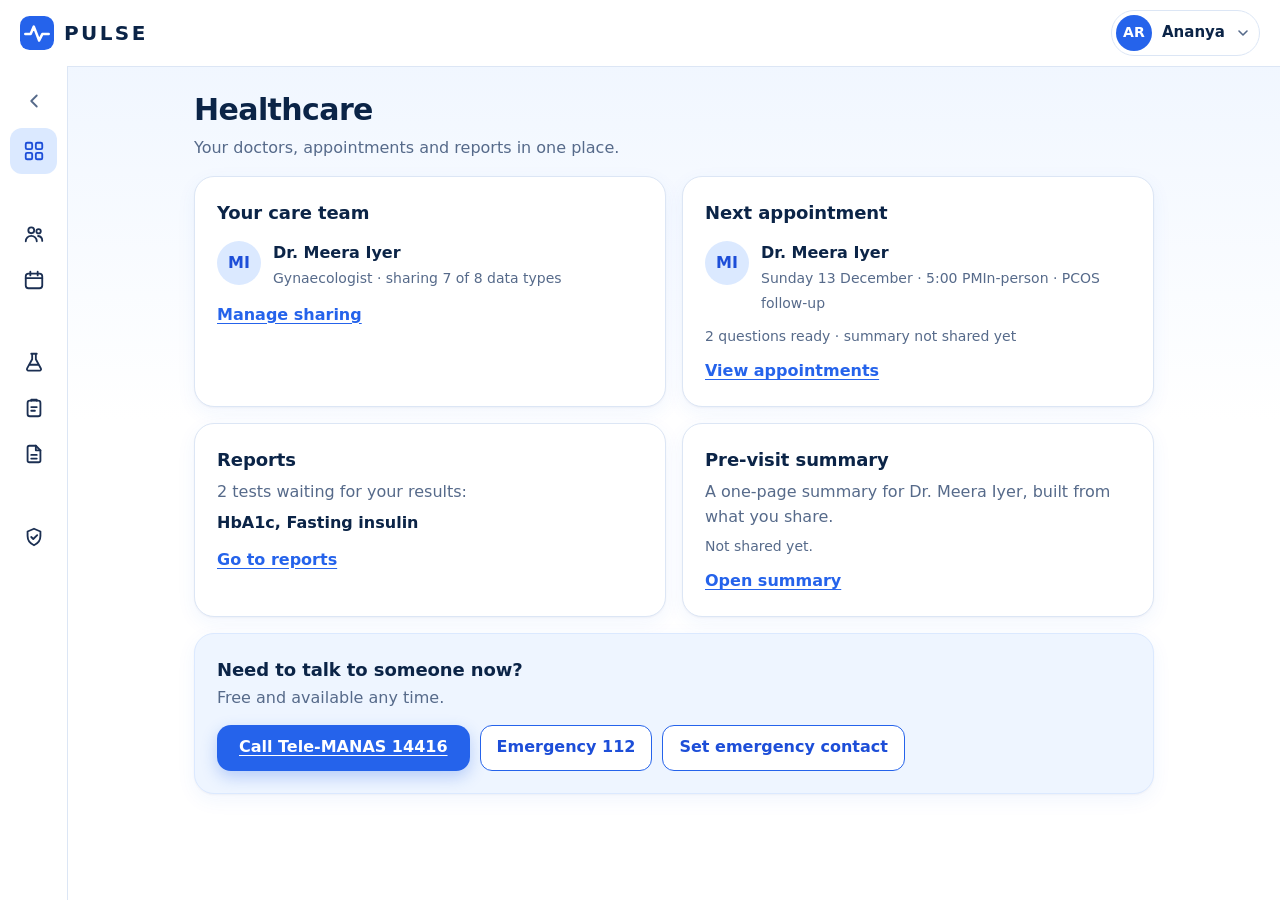
==== healthcare.html @ c4c90155 "added healthcase.js" ====
<!doctype html>
<html lang="en">
<head>
  <meta charset="utf-8">
  <meta name="viewport" content="width=device-width, initial-scale=1, viewport-fit=cover">
  <title>Pulse – Healthcare</title>
  <meta name="theme-color" content="#2563eb">
  <link rel="icon" href="data:image/svg+xml,%3Csvg xmlns='http://www.w3.org/2000/svg' viewBox='0 0 32 32'%3E%3Crect width='32' height='32' rx='9' fill='%232563eb'/%3E%3Cpath d='M5 17h5l3-7 5 13 3-6h6' fill='none' stroke='%23fff' stroke-width='2.4' stroke-linecap='round' stroke-linejoin='round'/%3E%3C/svg%3E">
  <link rel="stylesheet" href="style.css">
</head>
<body>

  <header class="app-header">
    <div class="hdr-left">
      <button class="menu-btn" id="menu-btn" type="button" aria-label="Open healthcare menu" aria-expanded="false" aria-controls="sidebar">
        <svg viewBox="0 0 24 24" fill="none" stroke="currentColor" stroke-width="2" stroke-linecap="round" aria-hidden="true"><path d="M4 7h16M4 12h16M4 17h16"/></svg>
      </button>
      <a class="brand" href="user.html" aria-label="Pulse home">
        <svg viewBox="0 0 32 32" aria-hidden="true">
          <rect width="32" height="32" rx="9" fill="#2563eb"/>
          <path d="M5 17h5l3-7 5 13 3-6h6" fill="none" stroke="#fff" stroke-width="2.4" stroke-linecap="round" stroke-linejoin="round"/>
        </svg>
        PULSE
      </a>
    </div>

    <details class="profile" id="profile">
      <summary aria-label="Profile menu">
        <span class="avatar" aria-hidden="true">AR</span>
        <span class="pname">Ananya</span>
        <svg class="chev" viewBox="0 0 24 24" fill="none" stroke="currentColor" stroke-width="2.4" stroke-linecap="round" stroke-linejoin="round" aria-hidden="true"><path d="m6 9 6 6 6-6"/></svg>
      </summary>
      <div class="profile-menu">
        <div class="who"><strong>Ananya R.</strong><span>Signed in as User</span></div>
        <a href="#">View profile</a>
        <a href="index.html">Sign out</a>
      </div>
    </details>
  </header>

  <nav class="sidebar" id="sidebar" aria-label="Healthcare menu"></nav>
  <div class="scrim" id="scrim" hidden></div>

  <main class="tr-main" id="main">

    <!-- ================= Overview ================= -->
    <section class="view" id="view-overview" hidden>
      <header class="view-head">
        <div><h1>Healthcare</h1><p class="sub">Your doctors, appointments and reports in one place.</p></div>
      </header>
      <div class="cards-2">
        <div class="card" id="ov-team"></div>
        <div class="card" id="ov-next"></div>
        <div class="card" id="ov-labs"></div>
        <div class="card" id="ov-sum"></div>
      </div>
      <div class="card" id="ov-urgent" style="background:var(--blue-50);border-color:var(--blue-100)">
        <h2>Need to talk to someone now?</h2>
        <p class="muted" style="margin-top:2px">Free and available any time.</p>
        <div class="btn-row">
          <a class="btn btn-sm btn-inline" href="tel:14416">Call Tele-MANAS 14416</a>
          <a class="btn-outline-sm" href="tel:112" style="display:inline-flex;align-items:center;text-decoration:none">Emergency 112</a>
          <a class="btn-outline-sm" href="#sharing" style="display:inline-flex;align-items:center;text-decoration:none">Set emergency contact</a>
        </div>
      </div>
    </section>

    <!-- ================= Providers ================= -->
    <section class="view" id="view-providers" hidden>
      <header class="view-head">
        <div><h1>Providers</h1><p class="sub">Doctors and specialists in Bengaluru. Tap a profile to see more and book.</p></div>
      </header>
      <div class="demo-note">Demo providers: these are fictional profiles for the prototype.</div>
      <div class="card filters">
        <div>
          <p class="fine" style="font-weight:700;color:var(--navy)">Specialty</p>
          <div class="chips" id="f-spec" role="group" aria-label="Specialty"></div>
        </div>
        <div class="filter-row">
          <div class="field"><label for="f-lang">Language</label>
            <select class="input" id="f-lang"><option value="">Any</option><option>English</option><option>Hindi</option><option>Kannada</option><option>Tamil</option><option>Telugu</option><option>Malayalam</option></select></div>
          <div class="field"><label for="f-mode">Visit type</label>
            <select class="input" id="f-mode"><option value="">Any</option><option>In-person</option><option>Video</option></select></div>
          <div class="field"><label for="f-gender">Doctor</label>
            <select class="input" id="f-gender"><option value="">Any</option><option value="F">Woman</option><option value="M">Man</option></select></div>
          <label class="check-row" style="margin-top:0;align-self:center"><input type="checkbox" id="f-today"> Has a slot today</label>
        </div>
      </div>
      <p class="fine" id="doc-count" aria-live="polite"></p>
      <div class="doc-list" id="doc-list"></div>
    </section>

    <!-- ================= Appointments ================= -->
    <section class="view" id="view-appointments" hidden>
      <header class="view-head">
        <div><h1>Appointments</h1><p class="sub">Calendar entries use a plain title, so they don't reveal the specialty.</p></div>
        <a class="btn btn-sm btn-inline" href="#providers">Book a visit</a>
      </header>
      <div class="card"><h2>Upcoming</h2><div id="appt-up"></div></div>
      <div class="card">
        <h2>Questions for your doctor</h2>
        <p class="fine">Write them as they come to you. They go into your pre-visit summary.</p>
        <div class="rows" id="q-list"></div>
        <form class="form-row" id="q-form" novalidate style="grid-template-columns:minmax(0,1fr) auto">
          <div class="field"><label class="visually-hidden" for="q-in">New question</label><input class="input" id="q-in" type="text" maxlength="200" placeholder="Add a question"></div>
          <button class="btn btn-inline" type="submit">Add</button>
        </form>
      </div>
      <div class="card"><h2>Past and cancelled</h2><div id="appt-past"></div></div>
    </section>

    <!-- ================= Reports ================= -->
    <section class="view" id="view-reports" hidden>
      <header class="view-head">
        <div><h1>Reports</h1><p class="sub">Tests your doctor ordered, and where you add your results.</p></div>
      </header>
      <div class="card"><h2>Ordered by your doctor</h2><div id="tests"></div></div>
      <form class="card" id="up-form" novalidate>
        <h2>Add a report</h2>
        <div class="form-row">
          <div class="field"><label for="up-test">Which test?</label><select class="input" id="up-test"></select></div>
          <div class="field"><label for="up-date">Date of test</label><input class="input" id="up-date" type="date"></div>
        </div>
        <div class="field" style="margin-top:12px"><label for="up-file">Photo or PDF of the report</label>
          <input class="input" id="up-file" type="file" accept="image/*,application/pdf" style="padding-top:10px"></div>
        <div id="up-fields"></div>
        <div style="margin-top:16px"><button class="btn btn-inline" type="submit">Save report</button></div>
        <p class="msg-line" id="up-msg" role="status"></p>
        <p class="fine">Typing in the numbers lets Pulse chart your trends. The file itself isn't stored in this prototype.</p>
      </form>
      <div class="card"><h2>Results and trends</h2>
        <p class="fine">Ranges are exactly as printed on your report. Pulse doesn't judge results. Your doctor does.</p>
        <div class="lab-grid" id="labs" style="margin-top:12px"></div></div>
    </section>

    <!-- ================= Doctor's plan ================= -->
    <section class="view" id="view-plan" hidden>
      <header class="view-head">
        <div><h1>Doctor's plan</h1><p class="sub" id="plan-sub"></p></div>
      </header>
      <div id="plan-body"></div>
    </section>

    <!-- ================= Pre-visit summary ================= -->
    <section class="view" id="view-summary" hidden>
      <header class="view-head no-print">
        <div><h1>Pre-visit summary</h1><p class="sub">One page for your doctor. It only includes what you've chosen to share.</p></div>
      </header>
      <div class="card no-print" id="sum-controls"></div>
      <div class="summary" id="sum-doc"></div>
    </section>

    <!-- ================= Sharing & privacy ================= -->
    <section class="view" id="view-sharing" hidden>
      <header class="view-head">
        <div><h1>Sharing &amp; privacy</h1><p class="sub">You decide what each doctor sees. You can change or stop it any time.</p></div>
      </header>
      <div id="share-docs"></div>
      <div class="card">
        <h2>Emergency contact</h2>
        <p class="fine">Someone you trust. They are only contacted if you ask for urgent help, and only if you agree below.</p>
        <form id="em-form" novalidate>
          <div class="form-row">
            <div class="field"><label for="em-name">Name</label><input class="input" id="em-name" type="text" maxlength="60" autocomplete="off"></div>
            <div class="field"><label for="em-rel">Relationship</label><input class="input" id="em-rel" type="text" maxlength="40" placeholder="e.g. Friend"></div>
            <div class="field"><label for="em-phone">Mobile number</label><input class="input" id="em-phone" type="tel" inputmode="numeric" maxlength="10" placeholder="10 digits"></div>
          </div>
          <label class="check-row"><input type="checkbox" id="em-consent"> I agree this person can be contacted if I ask for urgent help.</label>
          <label class="check-row"><input type="checkbox" id="em-doc"> Also let my linked doctor know if I ask for urgent help.</label>
          <div style="margin-top:16px"><button class="btn btn-inline" type="submit">Save</button></div>
          <p class="msg-line" id="em-msg" role="status"></p>
        </form>
      </div>
      <div class="card"><h2>Activity</h2><p class="fine">Who has seen or received your information.</p><div class="rows" id="log-list"></div></div>
      <div class="card">
        <h2>Your data</h2>
        <p class="fine">You can ask for a copy of your data, or ask us to delete it.</p>
        <div class="btn-row">
          <button class="btn-outline-sm" type="button" id="data-export">Download my data</button>
          <button class="btn-danger-sm" type="button" id="data-delete">Delete my data</button>
        </div>
        <p class="msg-line" id="data-msg" role="status"></p>
      </div>
    </section>

  </main>

  <script src="healthcare.js"></script>
</body>
</html>
---- style.css ----
/* Pulse — global styles
   White + blue theme. Mobile-first. No external fonts or libraries:
   system fonts only, so the page stays light on budget phones and slow networks. */

:root {
  color-scheme: light;

  --white: #ffffff;
  --bg: #f6f9ff;
  --blue-50: #eef5ff;
  --blue-100: #dbe9ff;
  --blue-200: #bcd4fb;
  --blue-500: #3b82f6;
  --blue-600: #2563eb;
  --blue-700: #1d4ed8;
  --navy: #0b2447;
  --text: #1b2f52;
  --muted: #566a8a;
  --placeholder: #71839f;
  --line: #dce6f5;
  --error: #b42318;
  --error-bg: #fef3f2;

  --radius: 14px;
  --radius-lg: 20px;
  --shadow: 0 1px 2px rgba(11, 36, 71, .06), 0 12px 32px rgba(37, 99, 235, .10);
  --ring: 0 0 0 4px rgba(37, 99, 235, .18);

  --font: system-ui, -apple-system, "Segoe UI", Roboto, "Noto Sans", "Noto Sans Devanagari", Helvetica, Arial, sans-serif;
}

/* ---------- base ---------- */
*, *::before, *::after { box-sizing: border-box; }
html { -webkit-text-size-adjust: 100%; }
body {
  margin: 0;
  min-height: 100vh;
  background: linear-gradient(180deg, var(--blue-50) 0, var(--white) 420px) no-repeat, var(--white);
  color: var(--text);
  font: 16px/1.55 var(--font);
  -webkit-font-smoothing: antialiased;
}
h1, h2, p, ul { margin: 0; }
ul { padding: 0; list-style: none; }
a { color: var(--blue-600); text-underline-offset: 3px; }
a:hover { color: var(--blue-700); }
button, input { font: inherit; color: inherit; }
button { cursor: pointer; }
.visually-hidden {
  position: absolute; width: 1px; height: 1px; margin: -1px; padding: 0; border: 0;
  overflow: hidden; clip: rect(0 0 0 0); white-space: nowrap;
}
:focus-visible { outline: 3px solid var(--blue-500); outline-offset: 2px; }

/* ---------- page shell ---------- */
.page {
  min-height: 100vh;
  display: flex; flex-direction: column;
  padding: env(safe-area-inset-top) max(20px, env(safe-area-inset-right)) env(safe-area-inset-bottom) max(20px, env(safe-area-inset-left));
}
.site-header { padding: 18px 0 4px; }
.brand {
  display: inline-flex; align-items: center; gap: 10px;
  color: var(--navy); font-weight: 800; font-size: 20px; letter-spacing: .12em; text-decoration: none;
}
.brand svg { width: 34px; height: 34px; flex: none; }

.landing {
  flex: 1; width: 100%; max-width: 1080px; margin: 0 auto;
  display: grid; gap: 24px; align-content: start;
  grid-template-areas: "hero" "login" "points";
  padding: 20px 0 32px;
}
.hero { grid-area: hero; }
.login { grid-area: login; }
.points { grid-area: points; }

/* ---------- hero ---------- */
.tagline {
  font-size: clamp(2rem, 9vw, 3.4rem);
  line-height: 1.08; font-weight: 800; letter-spacing: -.025em; color: var(--navy);
}
.tagline span { display: block; }
.tagline .accent { color: var(--blue-600); }
.lead { margin-top: 14px; max-width: 34em; color: var(--muted); font-size: 1.0625rem; }

.points { display: grid; gap: 14px; }
.points li { display: flex; gap: 14px; align-items: flex-start; }
.points .icon {
  flex: none; width: 40px; height: 40px; border-radius: 12px;
  display: grid; place-items: center; background: var(--blue-100); color: var(--blue-700);
}
.points .icon svg { width: 22px; height: 22px; }
.points strong { display: block; color: var(--navy); font-weight: 700; }
.points span { color: var(--muted); font-size: .9375rem; }

/* ---------- login card ---------- */
.login {
  background: var(--white); border: 1px solid var(--line); border-radius: var(--radius-lg);
  box-shadow: var(--shadow); padding: 22px 20px 20px;
}
.login h2 { font-size: 1.375rem; font-weight: 800; color: var(--navy); letter-spacing: -.01em; }
.login .sub { margin-top: 2px; color: var(--muted); font-size: .9375rem; }

/* segmented "I am a…" control */
.roles { margin: 18px 0 0; padding: 0; border: 0; min-width: 0; }
.roles-track {
  display: grid; grid-template-columns: 1fr 1fr; gap: 4px; padding: 4px;
  background: var(--blue-50); border: 1px solid var(--blue-100); border-radius: var(--radius);
}
.roles input { position: absolute; opacity: 0; width: 1px; height: 1px; }
.roles label {
  display: grid; place-items: center; min-height: 46px; padding: 8px 10px; border-radius: 11px;
  text-align: center; font-weight: 700; font-size: .9375rem; color: var(--muted);
  cursor: pointer; transition: background .15s, color .15s, box-shadow .15s; user-select: none;
}
.roles input:checked + label { background: var(--white); color: var(--blue-700); box-shadow: 0 1px 3px rgba(11, 36, 71, .15); }
.roles input:focus-visible + label { outline: 3px solid var(--blue-500); outline-offset: 2px; }

/* form */
.form { margin-top: 18px; display: grid; gap: 16px; }
.field { display: grid; gap: 6px; }
.field > label, .field-head label { font-weight: 700; font-size: .9375rem; color: var(--navy); }
.field-head { display: flex; align-items: baseline; justify-content: space-between; gap: 12px; }
.field-head a { font-size: .875rem; font-weight: 600; }
.input {
  width: 100%; min-height: 52px; padding: 12px 14px;
  background: var(--white); border: 1.5px solid var(--line); border-radius: var(--radius);
  font-size: 1rem; /* 16px: stops iOS zooming into the field */
  transition: border-color .15s, box-shadow .15s;
}
.input::placeholder { color: var(--placeholder); }
.input:hover { border-color: var(--blue-200); }
.input:focus { outline: none; border-color: var(--blue-600); box-shadow: var(--ring); }
.input-wrap { position: relative; }
.input-wrap .input { padding-right: 76px; }
.toggle-pass {
  position: absolute; top: 50%; right: 6px; transform: translateY(-50%);
  min-height: 40px; padding: 0 12px; border: 0; border-radius: 10px; background: transparent;
  color: var(--blue-600); font-weight: 700; font-size: .875rem;
}
.toggle-pass:hover { background: var(--blue-50); }

.btn {
  display: inline-flex; align-items: center; justify-content: center; width: 100%;
  min-height: 52px; padding: 12px 20px; border: 0; border-radius: var(--radius);
  background: var(--blue-600); color: var(--white); font-weight: 700; font-size: 1.0625rem;
  box-shadow: 0 6px 16px rgba(37, 99, 235, .28); transition: background .15s, transform .05s;
}
.btn:hover { background: var(--blue-700); }
.btn:active { transform: translateY(1px); }

.form-note {
  padding: 10px 12px; border-radius: 10px; background: var(--blue-50); color: var(--blue-700);
  font-size: .875rem; font-weight: 600;
}
.form-note[hidden] { display: none; }
.alt { text-align: center; color: var(--muted); font-size: .9375rem; }
.alt a { font-weight: 700; }

/* ---------- footer ---------- */
.site-footer {
  max-width: 1080px; width: 100%; margin: 0 auto; padding: 18px 0 24px;
  border-top: 1px solid var(--line); color: var(--muted); font-size: .8125rem;
}

/* ---------- larger screens ---------- */
@media (min-width: 900px) {
  .site-header { padding-top: 28px; }
  .landing {
    grid-template-columns: 1.1fr .9fr; column-gap: 72px; row-gap: 32px; align-items: center;
    grid-template-areas: "hero login" "points login";
    padding: 48px 0 56px;
  }
  .hero { align-self: end; }
  .points { align-self: start; margin-top: 8px; }
  .login { padding: 28px 28px 24px; max-width: 460px; justify-self: end; width: 100%; }
}

/* =====================================================
   User home (user.html)
   ===================================================== */
[hidden] { display: none !important; }

:root { --success: #15803d; }

/* ---------- top bar: logo left, profile right ---------- */
.app-header {
  position: sticky; top: 0; z-index: 20;
  display: flex; align-items: center; justify-content: space-between; gap: 12px;
  padding: calc(10px + env(safe-area-inset-top)) max(20px, env(safe-area-inset-right)) 10px max(20px, env(safe-area-inset-left));
  background: rgba(255, 255, 255, .95); border-bottom: 1px solid var(--line);
  -webkit-backdrop-filter: blur(8px); backdrop-filter: blur(8px);
}
.profile { position: relative; }
.profile summary {
  list-style: none; display: flex; align-items: center; gap: 10px; cursor: pointer;
  min-height: 46px; padding: 4px 4px; border: 1.5px solid var(--line); border-radius: 99px; background: var(--white);
}
.profile summary::-webkit-details-marker { display: none; }
.profile summary:hover { border-color: var(--blue-200); }
.avatar {
  flex: none; width: 36px; height: 36px; border-radius: 50%; display: grid; place-items: center;
  background: var(--blue-600); color: var(--white); font-size: .875rem; font-weight: 800; letter-spacing: .02em;
}
.profile .pname { display: none; font-weight: 700; color: var(--navy); font-size: .9375rem; }
.profile .chev { display: none; width: 16px; height: 16px; margin-right: 8px; color: var(--muted); transition: transform .15s; }
.profile[open] .chev { transform: rotate(180deg); }
.profile-menu {
  position: absolute; right: 0; top: calc(100% + 8px); min-width: 220px; padding: 8px;
  background: var(--white); border: 1px solid var(--line); border-radius: var(--radius); box-shadow: var(--shadow);
}
.profile-menu .who { padding: 10px 12px 12px; margin-bottom: 6px; border-bottom: 1px solid var(--line); }
.profile-menu .who strong { display: block; color: var(--navy); }
.profile-menu .who span { color: var(--muted); font-size: .875rem; }
.profile-menu a {
  display: flex; align-items: center; min-height: 44px; padding: 0 12px; border-radius: 10px;
  color: var(--text); font-weight: 600; text-decoration: none;
}
.profile-menu a:hover { background: var(--blue-50); color: var(--blue-700); }
@media (min-width: 480px) {
  .profile summary { padding-right: 0; }
  .profile .pname { display: inline; }
  .profile .chev { display: block; }
}

/* ---------- page ---------- */
.dash {
  max-width: 1080px; margin: 0 auto; display: grid; grid-template-columns: minmax(0, 1fr); gap: 20px;
  padding: 18px max(20px, env(safe-area-inset-right)) calc(48px + env(safe-area-inset-bottom)) max(20px, env(safe-area-inset-left));
}

/* two wide buttons in a row */
.quick-nav { display: grid; grid-template-columns: repeat(2, 1fr); gap: 10px; }
.nav-btn {
  display: flex; flex-direction: column; align-items: center; justify-content: center; gap: 8px;
  min-height: 88px; padding: 12px 6px; background: var(--white); border: 1.5px solid var(--line); border-radius: var(--radius);
  color: var(--navy); font-weight: 700; text-decoration: none; transition: border-color .15s, background .15s;
}
.nav-btn:hover { border-color: var(--blue-600); background: var(--blue-50); color: var(--blue-700); }
.nav-btn .ico { width: 40px; height: 40px; border-radius: 12px; display: grid; place-items: center; background: var(--blue-100); color: var(--blue-700); }
.nav-btn svg { width: 22px; height: 22px; }
@media (min-width: 640px) {
  .nav-btn { flex-direction: row; gap: 12px; min-height: 68px; font-size: 1.0625rem; }
}

/* two halves: chart | check-in */
.panels { display: grid; grid-template-columns: minmax(0, 1fr); gap: 16px; }
.card {
  background: var(--white); border: 1px solid var(--line); border-radius: var(--radius-lg); padding: 18px;
  box-shadow: 0 1px 2px rgba(11, 36, 71, .04), 0 6px 20px rgba(37, 99, 235, .06);
}
.card-head { display: flex; align-items: flex-start; justify-content: space-between; gap: 12px; flex-wrap: wrap; }
.card h2 { font-size: 1.125rem; font-weight: 800; color: var(--navy); letter-spacing: -.005em; }
.card .sub { margin-top: 2px; color: var(--muted); font-size: .9375rem; }
@media (min-width: 860px) {
  .panels { grid-template-columns: repeat(2, minmax(0, 1fr)); gap: 20px; align-items: stretch; }
  .card { padding: 22px; }
}

/* health factor chart */
.range { display: inline-grid; grid-auto-flow: column; gap: 4px; padding: 4px; background: var(--blue-50); border: 1px solid var(--blue-100); border-radius: 12px; }
.range button { min-height: 36px; padding: 0 14px; border: 0; border-radius: 9px; background: transparent; color: var(--muted); font-weight: 700; font-size: .875rem; }
.range button[aria-pressed="true"] { background: var(--white); color: var(--blue-700); box-shadow: 0 1px 3px rgba(11, 36, 71, .15); }
.hf-now { margin-top: 16px; display: flex; align-items: baseline; gap: 10px; flex-wrap: wrap; }
.hf-now .big { font-size: 2.5rem; font-weight: 800; letter-spacing: -.03em; color: var(--navy); line-height: 1; }
.hf-now .delta { font-weight: 700; font-size: .9375rem; color: var(--success); }
.hf-now .delta.down { color: var(--error); }
.chart { display: block; width: 100%; height: auto; margin-top: 8px; touch-action: pan-y; }
.chart text { font: 11px var(--font); fill: var(--muted); }
.chart .grid { stroke: var(--line); stroke-width: 1; }
.chart .line { fill: none; stroke: var(--blue-600); stroke-width: 2.5; stroke-linecap: round; stroke-linejoin: round; }
.chart .dot { fill: var(--white); stroke: var(--blue-600); stroke-width: 2.5; }
.chart .hover-line { stroke: var(--blue-200); stroke-width: 1.5; }
.chart .tip-bg { fill: var(--navy); }
.chart .tip-text { fill: var(--white); font-weight: 700; font-size: 12px; }

/* check-in */
.moods { margin-top: 16px; display: grid; grid-template-columns: repeat(5, 1fr); gap: 8px; }
.mood {
  display: grid; justify-items: center; align-content: start; gap: 4px; min-height: 84px; padding: 10px 2px 8px;
  background: var(--white); border: 1.5px solid var(--line); border-radius: var(--radius);
  transition: border-color .15s, background .15s, transform .05s;
}
.mood:hover { border-color: var(--blue-200); }
.mood:active { transform: translateY(1px); }
.mood .face { font-size: 1.75rem; line-height: 1.1; }
.mood .lbl { font-size: .75rem; font-weight: 700; color: var(--muted); text-align: center; }
.mood[aria-pressed="true"] { border-color: var(--blue-600); background: var(--blue-50); box-shadow: var(--ring); }
.mood[aria-pressed="true"] .lbl { color: var(--blue-700); }

.say {
  margin-top: 14px; display: flex; align-items: flex-end; gap: 8px; padding: 6px 6px 6px 16px;
  background: var(--white); border: 1.5px solid var(--line); border-radius: 22px;
  transition: border-color .15s, box-shadow .15s;
}
.say:focus-within { border-color: var(--blue-600); box-shadow: var(--ring); }
.say textarea {
  flex: 1; min-width: 0; max-height: 140px; padding: 10px 0; border: 0; outline: 0; resize: none;
  background: transparent; font: inherit; font-size: 1rem; color: var(--text);
}
.say textarea::placeholder { color: var(--placeholder); }
.send {
  flex: none; width: 46px; height: 46px; border: 0; border-radius: 50%; display: grid; place-items: center;
  background: var(--blue-600); color: var(--white); transition: background .15s;
}
.send:hover { background: var(--blue-700); }
.send svg { width: 20px; height: 20px; }
.note { margin-top: 12px; color: var(--blue-700); font-weight: 600; font-size: .9375rem; }
.note.err { color: var(--error); }
.recap { margin-top: 10px; padding: 10px 12px; border-radius: 12px; background: var(--blue-50); font-size: .9375rem; white-space: pre-wrap; overflow-wrap: anywhere; }
.support { margin-top: 10px; padding: 12px 14px; border-radius: 12px; border: 1px solid var(--blue-100); background: var(--blue-50); font-size: .9375rem; }

/* indulge: trusted videos */
.indulge h2 { font-size: 1.5rem; font-weight: 800; color: var(--navy); letter-spacing: -.02em; }
.indulge .sub { margin-top: 2px; color: var(--muted); }
.videos {
  margin: 14px -20px 0; padding: 4px 20px 12px; list-style: none;
  display: grid; grid-auto-flow: column; grid-auto-columns: 78%; gap: 14px;
  overflow-x: auto; scroll-snap-type: x mandatory; scroll-padding-inline: 20px; scrollbar-width: thin;
}
.video {
  height: 100%; display: flex; flex-direction: column; overflow: hidden; scroll-snap-align: start;
  background: var(--white); border: 1px solid var(--line); border-radius: var(--radius-lg);
  color: inherit; text-decoration: none; transition: box-shadow .15s, transform .1s;
}
.video:hover { color: inherit; box-shadow: var(--shadow); transform: translateY(-2px); }
.thumb { position: relative; aspect-ratio: 16 / 9; background: var(--blue-100); }
.thumb img { display: block; width: 100%; height: 100%; object-fit: cover; }
.play { position: absolute; inset: 0; display: grid; place-items: center; }
.play span { width: 46px; height: 46px; border-radius: 50%; display: grid; place-items: center; background: rgba(11, 36, 71, .72); }
.play svg { width: 20px; height: 20px; margin-left: 3px; fill: var(--white); }
.dur { position: absolute; right: 8px; bottom: 8px; padding: 2px 8px; border-radius: 6px; background: rgba(11, 36, 71, .85); color: var(--white); font-size: .75rem; font-weight: 700; }
.video-body { display: grid; gap: 6px; padding: 12px 14px 14px; }
.tag { justify-self: start; padding: 3px 10px; border-radius: 99px; background: var(--blue-100); color: var(--blue-700); font-size: .75rem; font-weight: 800; }
.video-title { color: var(--navy); font-weight: 700; line-height: 1.35; }
.video-meta { color: var(--muted); font-size: .875rem; }
@media (min-width: 640px) { .videos { grid-auto-columns: 44%; } }
@media (min-width: 960px) {
  .videos { margin: 14px 0 0; padding: 0; grid-auto-flow: row; grid-auto-columns: auto; grid-template-columns: repeat(3, 1fr); gap: 20px; overflow: visible; scroll-snap-type: none; }
}

/* ---------- 30-day logging calendar (check-in card) ---------- */
.log-cal { margin-top: 18px; padding-top: 16px; border-top: 1px solid var(--line); }
.log-head { display: flex; align-items: baseline; justify-content: space-between; gap: 10px; flex-wrap: wrap; }
.log-head h3 { font-size: .9375rem; font-weight: 800; color: var(--navy); }
.log-head .count { color: var(--muted); font-size: .875rem; font-weight: 600; }
.log-grid { margin-top: 10px; max-width: 252px; display: grid; grid-template-columns: repeat(7, 1fr); gap: 4px; }
.log-grid .dow { text-align: center; font-size: .6875rem; font-weight: 800; color: var(--muted); }
.log-cell {
  aspect-ratio: 1; display: grid; place-items: center; border-radius: 7px; border: 1.5px solid transparent;
  background: var(--blue-50); color: var(--muted); font-size: .6875rem; font-weight: 700; font-variant-numeric: tabular-nums;
}
.log-cell.on { background: var(--blue-600); color: var(--white); }
.log-cell.today { border-color: var(--navy); }
.log-cell.blank { background: transparent; }
.log-legend { margin-top: 10px; display: flex; gap: 14px; flex-wrap: wrap; font-size: .75rem; color: var(--muted); }
.log-legend i { display: inline-block; width: 11px; height: 11px; margin-right: 6px; border-radius: 4px; vertical-align: -1px; background: var(--blue-50); border: 1px solid var(--blue-100); }
.log-legend i.on { background: var(--blue-600); border-color: var(--blue-600); }

/* =====================================================
   Tracker (tracker.html)
   ===================================================== */
:root { --hdr-h: 66px; --rail: 68px; }
.app-header { min-height: var(--hdr-h); }
.hdr-left { display: flex; align-items: center; gap: 10px; min-width: 0; }
.menu-btn {
  flex: none; width: 44px; height: 44px; display: grid; place-items: center;
  border: 1.5px solid var(--line); border-radius: 12px; background: var(--white); color: var(--navy);
}
.menu-btn svg { width: 22px; height: 22px; }

/* sidebar: drawer on phones, hover-to-open rail on desktop */
.sidebar {
  position: fixed; z-index: 30; top: var(--hdr-h); bottom: 0; left: 0; width: 280px;
  padding: 12px 10px 28px; overflow-y: auto; background: var(--white); border-right: 1px solid var(--line);
  transform: translateX(-100%); transition: transform .2s ease;
}
.sidebar.open { transform: none; box-shadow: var(--shadow); }
.scrim { position: fixed; z-index: 25; inset: var(--hdr-h) 0 0 0; background: rgba(11, 36, 71, .35); }
.side-group { margin: 14px 14px 4px; color: var(--muted); font-size: .75rem; font-weight: 800; letter-spacing: .08em; text-transform: uppercase; white-space: nowrap; }
.side-link {
  display: flex; align-items: center; gap: 14px; min-height: 46px; padding: 0 13px; border-radius: 12px;
  color: var(--text); font-weight: 600; text-decoration: none; white-space: nowrap;
}
.side-link:hover { background: var(--blue-50); color: var(--blue-700); }
.side-link[aria-current="page"] { background: var(--blue-100); color: var(--blue-700); }
.side-ico { flex: none; width: 22px; height: 22px; display: grid; place-items: center; }
.side-ico svg { width: 22px; height: 22px; }
.side-home { margin-bottom: 4px; color: var(--muted); }

@media (hover: hover) and (min-width: 860px) {
  .menu-btn, .scrim { display: none !important; }
  .sidebar { transform: none; width: var(--rail); overflow-x: hidden; scrollbar-width: none; transition: width .18s ease, box-shadow .18s ease; }
  .sidebar::-webkit-scrollbar { display: none; }
  .sidebar:hover, .sidebar:focus-within { width: 264px; box-shadow: var(--shadow); }
  .side-label, .side-group { opacity: 0; transition: opacity .12s; }
  .sidebar:hover .side-label, .sidebar:focus-within .side-label,
  .sidebar:hover .side-group, .sidebar:focus-within .side-group { opacity: 1; }
  .tr-main { margin-left: var(--rail); }
}

/* views */
.tr-main { padding: 20px max(20px, env(safe-area-inset-right)) calc(56px + env(safe-area-inset-bottom)) max(20px, env(safe-area-inset-left)); }
.view { max-width: 960px; margin: 0 auto; display: grid; grid-template-columns: minmax(0, 1fr); gap: 16px; }
.stack-grid { display: grid; grid-template-columns: minmax(0, 1fr); gap: 16px; }
.view-head { display: flex; align-items: flex-start; justify-content: space-between; gap: 12px; flex-wrap: wrap; }
.view-head h1 { font-size: clamp(1.5rem, 5vw, 1.875rem); font-weight: 800; letter-spacing: -.02em; color: var(--navy); }
.view-head .sub { margin-top: 2px; color: var(--muted); }
.sync-chip {
  display: inline-flex; align-items: center; gap: 8px; padding: 6px 12px; border-radius: 99px;
  background: var(--blue-50); border: 1px solid var(--blue-100); color: var(--blue-700); font-weight: 700; font-size: .8125rem;
}
.sync-chip i { width: 8px; height: 8px; border-radius: 50%; background: var(--success); }
.sec-h { margin-top: 8px; font-size: 1.125rem; font-weight: 800; color: var(--navy); }
.fine { color: var(--muted); font-size: .875rem; }
.muted { color: var(--muted); }

.stats { display: grid; grid-template-columns: repeat(auto-fit, minmax(150px, 1fr)); gap: 12px; }
.stat { background: var(--white); border: 1px solid var(--line); border-radius: var(--radius); padding: 14px; }
.stat .k { color: var(--muted); font-size: .75rem; font-weight: 800; letter-spacing: .05em; text-transform: uppercase; }
.stat .v { margin-top: 4px; font-size: 1.5rem; font-weight: 800; letter-spacing: -.02em; color: var(--navy); line-height: 1.2; }
.stat .u { font-size: .875rem; font-weight: 600; color: var(--muted); }
.stat .s { margin-top: 2px; font-size: .8125rem; color: var(--muted); }

.tiles { display: grid; grid-template-columns: repeat(auto-fill, minmax(146px, 1fr)); gap: 12px; }
.tile {
  display: flex; flex-direction: column; gap: 6px; padding: 14px; background: var(--white); border: 1.5px solid var(--line);
  border-radius: var(--radius); color: inherit; text-decoration: none; transition: border-color .15s, background .15s;
}
.tile:hover { border-color: var(--blue-600); background: var(--blue-50); color: inherit; }
.tile .t-head { display: flex; align-items: center; gap: 8px; color: var(--muted); font-weight: 700; font-size: .875rem; }
.tile .t-head svg { width: 18px; height: 18px; color: var(--blue-600); }
.tile .t-val { font-size: 1.375rem; font-weight: 800; color: var(--navy); letter-spacing: -.02em; }
.tile .t-sub { font-size: .8125rem; color: var(--muted); }

.big-line { display: flex; align-items: baseline; gap: 10px; flex-wrap: wrap; }
.big-line .big { font-size: 2.5rem; font-weight: 800; letter-spacing: -.03em; color: var(--navy); line-height: 1; }
.card .bar { margin-top: 12px; height: 8px; border-radius: 99px; background: var(--blue-100); overflow: hidden; }
.card .bar > i { display: block; height: 100%; border-radius: 99px; background: var(--blue-600); }
.chart .bar-r { fill: var(--blue-200); }
.chart .bar-r.last { fill: var(--blue-600); }
.chart .goal { stroke: var(--blue-500); stroke-width: 1.5; stroke-dasharray: 5 4; }
.card h3 { font-size: 1rem; font-weight: 800; color: var(--navy); }

/* forms */
.form-row { display: grid; grid-template-columns: repeat(auto-fit, minmax(150px, 1fr)); gap: 12px; margin-top: 14px; align-items: end; }
.chips { display: flex; flex-wrap: wrap; gap: 8px; margin-top: 10px; }
.chip-btn {
  min-height: 40px; padding: 0 14px; border: 1.5px solid var(--line); border-radius: 99px; background: var(--white);
  color: var(--text); font-weight: 600; font-size: .9375rem; transition: border-color .15s, background .15s;
}
.chip-btn:hover { border-color: var(--blue-200); }
.chip-btn[aria-pressed="true"] { background: var(--blue-50); border-color: var(--blue-600); color: var(--blue-700); }
.btn-inline { width: auto; min-height: 46px; padding: 0 22px; font-size: 1rem; }
.field .input { min-height: 48px; }
select.input { appearance: auto; }
.msg-line { margin-top: 10px; min-height: 1.4em; font-weight: 600; font-size: .9375rem; color: var(--blue-700); }
.msg-line.err { color: var(--error); }
.rows { margin-top: 6px; }
.row-item { display: flex; align-items: center; gap: 12px; padding: 12px 0; border-bottom: 1px solid var(--line); }
.row-item:last-child { border-bottom: 0; }
.row-item .grow { flex: 1; min-width: 0; }
.row-item strong { display: block; color: var(--navy); }
.row-item .meta { color: var(--muted); font-size: .875rem; }
.x-btn { flex: none; width: 36px; height: 36px; border: 0; border-radius: 10px; background: transparent; color: var(--muted); font-size: 1.25rem; line-height: 1; }
.x-btn:hover { background: var(--blue-50); color: var(--error); }
.pill { display: inline-block; padding: 2px 10px; border-radius: 99px; background: var(--blue-100); color: var(--blue-700); font-size: .75rem; font-weight: 800; }
.dots { display: flex; gap: 6px; }
.dots i { width: 14px; height: 14px; border-radius: 50%; background: var(--blue-100); }
.dots i.on { background: var(--blue-600); }
.dots i.miss { background: var(--white); border: 2px solid var(--blue-200); }
.seg { display: inline-grid; grid-auto-flow: column; gap: 4px; padding: 4px; background: var(--blue-50); border: 1px solid var(--blue-100); border-radius: 12px; }
.seg button { min-height: 38px; padding: 0 14px; border: 0; border-radius: 9px; background: transparent; color: var(--muted); font-weight: 700; font-size: .875rem; }
.seg button[aria-pressed="true"] { background: var(--white); color: var(--blue-700); box-shadow: 0 1px 3px rgba(11, 36, 71, .15); }
.switch-row { display: flex; align-items: center; gap: 10px; font-weight: 600; font-size: .9375rem; }
.switch { position: relative; flex: none; width: 46px; height: 28px; }
.switch input { position: absolute; inset: 0; width: 100%; height: 100%; margin: 0; opacity: 0; cursor: pointer; z-index: 1; }
.switch span { position: absolute; inset: 0; border-radius: 99px; background: #c4cfe3; transition: background .15s; }
.switch span::after { content: ""; position: absolute; top: 3px; left: 3px; width: 22px; height: 22px; border-radius: 50%; background: var(--white); box-shadow: 0 1px 3px rgba(0, 0, 0, .25); transition: transform .15s; }
.switch input:checked + span { background: var(--blue-600); }
.switch input:checked + span::after { transform: translateX(18px); }
.switch input:focus-visible + span { outline: 3px solid var(--blue-500); outline-offset: 2px; }

/* cycle calendar */
.cycle-grid { display: grid; grid-template-columns: minmax(0, 1fr); gap: 16px; align-items: start; }
@media (min-width: 900px) { .cycle-grid { grid-template-columns: minmax(0, 460px) minmax(0, 1fr); gap: 20px; } }
.cal-head { display: flex; align-items: center; justify-content: space-between; gap: 8px; margin-bottom: 12px; }
.cal-head h2 { font-size: 1.125rem; }
.icon-btn { width: 40px; height: 40px; border: 1.5px solid var(--line); border-radius: 12px; background: var(--white); color: var(--navy); font-size: 1.25rem; line-height: 1; }
.icon-btn:hover:not(:disabled) { border-color: var(--blue-600); background: var(--blue-50); }
.icon-btn:disabled { opacity: .35; cursor: default; }
.cal { display: grid; grid-template-columns: repeat(7, minmax(0, 1fr)); gap: 6px; }
.cal .dow { text-align: center; font-size: .75rem; font-weight: 800; color: var(--muted); padding-bottom: 2px; }
.cal .day {
  aspect-ratio: 1; min-height: 38px; display: grid; place-items: center; border: 1.5px solid transparent; border-radius: 12px;
  background: #f4f7fd; color: var(--text); font-weight: 600; font-size: .9375rem; padding: 0;
}
.cal .day:hover:not(:disabled) { border-color: var(--blue-200); }
.cal .day:disabled { opacity: .3; cursor: default; }
.cal .day.blank { background: transparent; visibility: hidden; }
.cal .day.today { border-color: var(--blue-600); }
.cal .day.sel { box-shadow: var(--ring); border-color: var(--blue-600); }
.cal .day[data-flow="spotting"], .swatch.spotting { background: #fbd5dc; }
.cal .day[data-flow="light"], .swatch.light { background: #f5a9ba; }
.cal .day[data-flow="medium"], .swatch.medium { background: #d9436b; color: var(--white); }
.cal .day[data-flow="heavy"], .swatch.heavy { background: #a82049; color: var(--white); }
.flow-legend { display: flex; flex-wrap: wrap; gap: 14px; margin-top: 12px; font-size: .8125rem; color: var(--muted); }
.swatch { display: inline-block; width: 12px; height: 12px; border-radius: 4px; margin-right: 6px; vertical-align: -1px; }
.day-sheet { margin-top: 14px; padding: 14px; border-radius: var(--radius); background: var(--blue-50); border: 1px solid var(--blue-100); }
.learn-list { display: grid; gap: 10px; }
details.learn { background: var(--white); border: 1px solid var(--line); border-radius: var(--radius); padding: 0 16px; }
details.learn summary { display: flex; align-items: center; justify-content: space-between; gap: 12px; min-height: 52px; cursor: pointer; list-style: none; font-weight: 700; color: var(--navy); }
details.learn summary::-webkit-details-marker { display: none; }
details.learn summary::after { content: "+"; flex: none; font-size: 1.375rem; font-weight: 500; color: var(--blue-600); }
details.learn[open] summary::after { content: "–"; }
details.learn .body { padding: 0 0 16px; color: var(--text); }
details.learn .body p + p { margin-top: 8px; }
details.learn .tagline-sm { display: block; margin-top: 2px; color: var(--muted); font-size: .875rem; font-weight: 500; }

/* questionnaire */
.opt-list { display: grid; gap: 10px; margin-top: 14px; }
.opt { width: 100%; min-height: 52px; padding: 12px 16px; text-align: left; border: 1.5px solid var(--line); border-radius: var(--radius); background: var(--white); font-weight: 600; }
.opt:hover { border-color: var(--blue-600); }
.opt[aria-pressed="true"] { border-color: var(--blue-600); background: var(--blue-50); }
.q-top { display: flex; align-items: center; justify-content: space-between; gap: 12px; }
.q-prompt { margin-top: 14px; font-size: 1.125rem; font-weight: 700; color: var(--navy); line-height: 1.4; }
.score-box { margin-top: 14px; padding: 16px; border-radius: var(--radius); background: var(--blue-50); border: 1px solid var(--blue-100); }
.score-box .big { font-size: 2.25rem; font-weight: 800; color: var(--navy); letter-spacing: -.02em; }
.support-box { margin-top: 12px; padding: 12px 14px; border-radius: var(--radius); border: 1px solid var(--blue-200); background: var(--blue-50); font-size: .9375rem; }

/* journal: chat */
.chat {
  display: flex; flex-direction: column; max-width: 820px; margin: 0 auto; width: 100%;
  height: calc(100vh - var(--hdr-h) - 40px); height: calc(100dvh - var(--hdr-h) - 40px); min-height: 480px;
  background: var(--white); border: 1px solid var(--line); border-radius: var(--radius-lg); overflow: hidden;
}
.chat-top { display: flex; align-items: center; justify-content: space-between; gap: 10px; padding: 12px 16px; border-bottom: 1px solid var(--line); }
.chat-top h1 { font-size: 1.0625rem; font-weight: 800; color: var(--navy); }
.chat-top p { font-size: .8125rem; color: var(--muted); }
.btn-ghost { min-height: 40px; padding: 0 14px; border: 1.5px solid var(--line); border-radius: 12px; background: var(--white); color: var(--blue-700); font-weight: 700; font-size: .875rem; }
.btn-ghost:hover { border-color: var(--blue-600); background: var(--blue-50); }
.msgs { flex: 1; min-height: 0; overflow-y: auto; padding: 20px 16px; display: flex; flex-direction: column; gap: 22px; scroll-behavior: smooth; }
.msg { display: flex; gap: 12px; }
.msg .av { flex: none; width: 30px; height: 30px; border-radius: 50%; display: grid; place-items: center; background: var(--blue-600); }
.msg .av svg { width: 18px; height: 18px; }
.msg .txt { min-width: 0; padding-top: 3px; overflow-wrap: anywhere; white-space: pre-wrap; line-height: 1.6; }
.msg.user { justify-content: flex-end; }
.msg.user .txt { max-width: 82%; padding: 10px 15px; border-radius: 18px 18px 4px 18px; background: var(--blue-50); border: 1px solid var(--blue-100); }
.msg.bot .txt { max-width: 92%; }
.typing { display: inline-flex; gap: 5px; align-items: center; padding-top: 9px; }
.typing i { width: 7px; height: 7px; border-radius: 50%; background: var(--blue-500); opacity: .35; animation: blink 1.1s infinite; }
.typing i:nth-child(2) { animation-delay: .18s; }
.typing i:nth-child(3) { animation-delay: .36s; }
@keyframes blink { 0%, 80%, 100% { opacity: .3; } 40% { opacity: 1; } }
.starters { display: flex; flex-wrap: wrap; gap: 8px; margin-top: 12px; }
.crisis { padding: 14px; border-radius: 14px; border: 1px solid var(--blue-200); background: var(--blue-50); }
.crisis p + p { margin-top: 6px; }
.crisis .acts { display: flex; flex-wrap: wrap; gap: 8px; margin-top: 12px; }
.crisis .btn { width: auto; }
.composer { padding: 10px 12px calc(10px + env(safe-area-inset-bottom)); border-top: 1px solid var(--line); background: var(--white); }
.composer form { display: flex; align-items: flex-end; gap: 8px; padding: 6px 6px 6px 16px; border: 1.5px solid var(--line); border-radius: 24px; background: var(--white); transition: border-color .15s, box-shadow .15s; }
.composer form:focus-within { border-color: var(--blue-600); box-shadow: var(--ring); }
.composer textarea { flex: 1; min-width: 0; max-height: 150px; padding: 10px 0; border: 0; outline: 0; resize: none; background: transparent; font: inherit; font-size: 1rem; color: var(--text); }
.composer textarea::placeholder { color: var(--placeholder); }
.composer .send { flex: none; width: 44px; height: 44px; border: 0; border-radius: 50%; display: grid; place-items: center; background: var(--blue-600); color: var(--white); }
.composer .send:hover { background: var(--blue-700); }
.composer .send:disabled { opacity: .4; cursor: default; }
.composer .send svg { width: 20px; height: 20px; }
.composer .fine { margin-top: 6px; text-align: center; font-size: .75rem; }

@media (max-width: 480px) { .view-head .range, .view-head .seg { width: 100%; } }
@media print { .sidebar, .scrim, .menu-btn, .app-header, .no-print { display: none !important; } .tr-main { margin-left: 0 !important; padding: 0 !important; } body { background: #fff !important; } }

/* =====================================================
   Healthcare (healthcare.html)
   ===================================================== */
.demo-note { padding: 10px 14px; border-radius: var(--radius); background: var(--blue-50); border: 1px dashed var(--blue-200); color: var(--blue-700); font-size: .875rem; font-weight: 600; }
.cards-2 { display: grid; grid-template-columns: minmax(0, 1fr); gap: 16px; }
@media (min-width: 860px) { .cards-2 { grid-template-columns: repeat(2, minmax(0, 1fr)); } }
.card-link { display: inline-block; margin-top: 12px; font-weight: 700; }
.empty { padding: 14px 0 4px; color: var(--muted); }
.st { display: inline-block; padding: 3px 10px; border-radius: 99px; font-size: .75rem; font-weight: 800; white-space: nowrap; }
.st.ordered { background: var(--blue-100); color: var(--blue-700); }
.st.uploaded { background: #dcf4e4; color: #15803d; }
.st.reviewed { background: #e9edf4; color: #475a7a; }
.st.cancelled { background: #f1e6e4; color: #8a3b30; }
.avatar-lg { flex: none; width: 56px; height: 56px; border-radius: 50%; display: grid; place-items: center; background: var(--blue-100); color: var(--blue-700); font-size: 1.125rem; font-weight: 800; }
.avatar-md { width: 44px; height: 44px; font-size: 1rem; }

/* provider filters + list */
.filters { display: grid; gap: 14px; }
.filter-row { display: grid; grid-template-columns: repeat(auto-fit, minmax(160px, 1fr)); gap: 12px; align-items: end; }
.doc-list { display: grid; gap: 12px; }
.doc { background: var(--white); border: 1px solid var(--line); border-radius: var(--radius-lg); overflow: hidden; transition: border-color .15s, box-shadow .15s; }
.doc.open { border-color: var(--blue-200); box-shadow: var(--shadow); }
.doc-head { width: 100%; display: flex; align-items: flex-start; gap: 14px; padding: 16px; border: 0; background: transparent; text-align: left; }
.doc-head:hover { background: #fafcff; }
.doc-main { flex: 1; min-width: 0; }
.doc-name { font-size: 1.0625rem; font-weight: 800; color: var(--navy); }
.doc-deg { margin-top: 1px; color: var(--muted); font-size: .875rem; }
.doc-spec { margin-top: 6px; display: flex; flex-wrap: wrap; gap: 6px; align-items: center; }
.doc-meta { margin-top: 8px; display: flex; flex-wrap: wrap; gap: 4px 16px; font-size: .875rem; color: var(--text); }
.doc-meta span { overflow-wrap: anywhere; }
.doc-chev { flex: none; width: 20px; height: 20px; margin-top: 4px; color: var(--muted); transition: transform .15s; }
.doc.open .doc-chev { transform: rotate(180deg); }
.doc-body { display: grid; grid-template-columns: minmax(0, 1fr); gap: 22px; padding: 18px 16px 20px; border-top: 1px solid var(--line); }
@media (min-width: 860px) { .doc-body { grid-template-columns: minmax(0, 1fr) minmax(0, 1.1fr); gap: 28px; padding: 20px 20px 22px; } }
.kv { display: grid; gap: 12px; margin: 0; }
.kv dt { color: var(--muted); font-size: .75rem; font-weight: 800; letter-spacing: .05em; text-transform: uppercase; }
.kv dd { margin: 2px 0 0; }
.book h3 { margin-bottom: 10px; }
.date-strip { display: flex; gap: 8px; margin-top: 10px; padding: 2px 2px 8px; overflow-x: auto; }
.date-btn { flex: none; min-width: 62px; padding: 8px 6px; border: 1.5px solid var(--line); border-radius: 12px; background: var(--white); text-align: center; line-height: 1.25; }
.date-btn span { display: block; color: var(--muted); font-size: .6875rem; font-weight: 800; letter-spacing: .04em; text-transform: uppercase; }
.date-btn b { display: block; color: var(--navy); font-size: 1.0625rem; }
.date-btn:hover:not(:disabled) { border-color: var(--blue-200); }
.date-btn[aria-pressed="true"] { border-color: var(--blue-600); background: var(--blue-50); }
.date-btn:disabled { opacity: .4; cursor: default; }
.slots { display: grid; grid-template-columns: repeat(auto-fill, minmax(86px, 1fr)); gap: 8px; margin-top: 10px; }
.slot { min-height: 42px; border: 1.5px solid var(--line); border-radius: 10px; background: var(--white); color: var(--text); font-weight: 700; font-size: .875rem; }
.slot:hover:not(:disabled) { border-color: var(--blue-600); }
.slot[aria-pressed="true"] { border-color: var(--blue-600); background: var(--blue-600); color: var(--white); }
.slot:disabled { opacity: .35; text-decoration: line-through; cursor: default; }
.check-row { display: flex; align-items: flex-start; gap: 10px; margin-top: 14px; font-size: .9375rem; }
.check-row input { flex: none; width: 20px; height: 20px; margin-top: 2px; accent-color: var(--blue-600); }
.confirm-box { padding: 16px; border-radius: var(--radius); background: var(--blue-50); border: 1px solid var(--blue-100); }
.confirm-box strong { color: var(--navy); }
.consent-box { margin-top: 14px; padding: 14px; border-radius: var(--radius); border: 1.5px solid var(--blue-200); background: var(--white); }
.btn-row { display: flex; flex-wrap: wrap; gap: 10px; margin-top: 14px; }
.btn-outline-sm { min-height: 42px; padding: 0 16px; border: 1.5px solid var(--blue-600); border-radius: 12px; background: var(--white); color: var(--blue-700); font-weight: 700; }
.btn-outline-sm:hover { background: var(--blue-50); }
.btn-danger-sm { min-height: 42px; padding: 0 16px; border: 1.5px solid #e4b4ac; border-radius: 12px; background: var(--white); color: var(--error); font-weight: 700; }
.btn-danger-sm:hover { background: var(--error-bg); }

/* appointments + tests + sharing rows */
.item-card { display: flex; flex-direction: column; gap: 10px; padding: 16px 0; border-bottom: 1px solid var(--line); }
.item-card:last-child { border-bottom: 0; padding-bottom: 0; }
.item-card:first-child { padding-top: 6px; }
.item-top { display: flex; align-items: flex-start; gap: 12px; }
.item-top .grow { flex: 1; min-width: 0; }
.item-top strong { display: block; color: var(--navy); }
.item-top .meta { color: var(--muted); font-size: .875rem; }
.perm { display: flex; align-items: center; gap: 12px; padding: 12px 0; border-bottom: 1px solid var(--line); }
.perm:last-of-type { border-bottom: 0; }
.perm .grow { flex: 1; min-width: 0; }
.perm strong { display: block; color: var(--navy); font-size: .9375rem; }
.perm .meta { color: var(--muted); font-size: .8125rem; }
.perm.locked { opacity: .75; }
.lab-grid { display: grid; grid-template-columns: repeat(auto-fill, minmax(230px, 1fr)); gap: 12px; }
.lab-card { padding: 14px; border: 1px solid var(--line); border-radius: var(--radius); background: var(--white); }
.lab-card .k { color: var(--muted); font-size: .75rem; font-weight: 800; letter-spacing: .05em; text-transform: uppercase; }
.lab-card .v { margin-top: 2px; color: var(--navy); font-size: 1.5rem; font-weight: 800; letter-spacing: -.02em; }
.lab-card .u { color: var(--muted); font-size: .875rem; font-weight: 600; }
.lab-card .s { margin-top: 2px; color: var(--muted); font-size: .8125rem; }
.lab-card .out { margin-top: 6px; color: var(--blue-700); font-size: .8125rem; font-weight: 700; }
.spark { display: block; width: 100%; height: 52px; margin-top: 8px; }
.spark path { fill: none; stroke: var(--blue-600); stroke-width: 2; stroke-linecap: round; stroke-linejoin: round; }
.spark circle { fill: var(--white); stroke: var(--blue-600); stroke-width: 2; }
.an-row { display: grid; grid-template-columns: minmax(0, 1.4fr) repeat(2, minmax(0, 1fr)) minmax(0, 1fr); gap: 8px; align-items: end; margin-top: 10px; }
@media (max-width: 560px) { .an-row { grid-template-columns: 1fr 1fr; } .an-row .field:first-child { grid-column: 1 / -1; } }
.meal-plan { display: grid; gap: 10px; }
.meal-row { display: flex; align-items: flex-start; gap: 12px; padding: 12px 14px; border: 1px solid var(--line); border-radius: var(--radius); background: var(--white); }
.meal-row input { flex: none; width: 22px; height: 22px; margin-top: 2px; accent-color: var(--blue-600); }
.meal-row strong { display: block; color: var(--navy); }
.meal-row span { color: var(--text); font-size: .9375rem; }

/* pre-visit summary (printable) */
.summary { background: var(--white); border: 1px solid var(--line); border-radius: var(--radius-lg); padding: 22px; }
.summary h2 { font-size: 1.375rem; font-weight: 800; color: var(--navy); }
.sum-sec { padding: 16px 0; border-top: 1px solid var(--line); }
.sum-sec:first-of-type { margin-top: 14px; }
.sum-sec h3 { margin-bottom: 10px; font-size: .8125rem; font-weight: 800; letter-spacing: .06em; text-transform: uppercase; color: var(--muted); }
.sum-grid { display: grid; grid-template-columns: repeat(auto-fit, minmax(140px, 1fr)); gap: 12px; }
.sum-num .v { color: var(--navy); font-size: 1.375rem; font-weight: 800; letter-spacing: -.02em; line-height: 1.2; }
.sum-num .k { color: var(--muted); font-size: .8125rem; }
.sum-off { color: var(--muted); font-style: italic; }
.sum-list { margin: 0; padding-left: 1.2rem; }
.sum-list li + li { margin-top: 6px; }
.sum-foot { padding-top: 14px; border-top: 1px solid var(--line); color: var(--muted); font-size: .8125rem; }
@media print { .summary { border: 0; padding: 0; } }

@media (prefers-reduced-motion: reduce) {
  *, *::before, *::after { transition: none !important; }
}
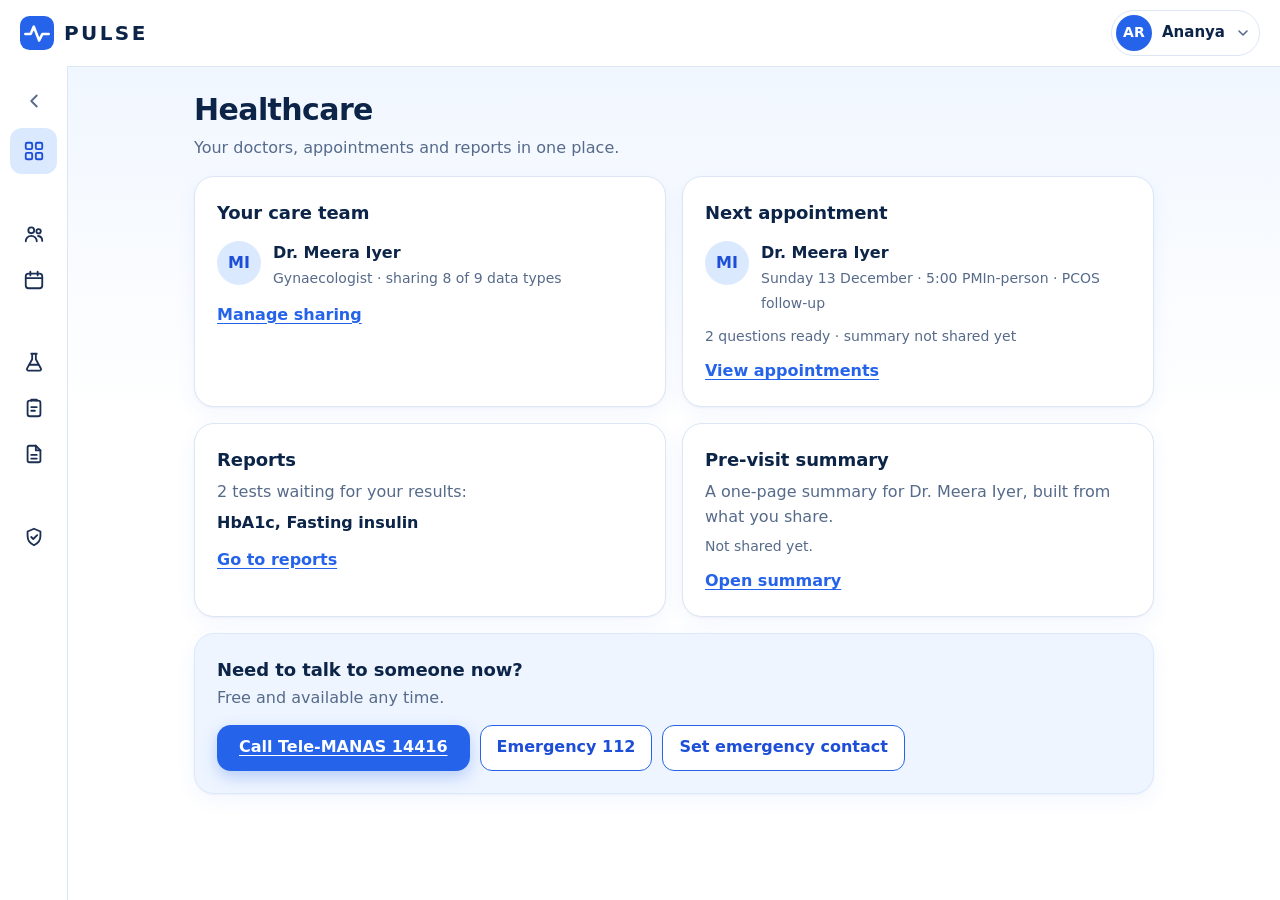
==== commit c9039980: "Added profile view" ====
--- a/healthcare.html
+++ b/healthcare.html
@@ -32,7 +32,7 @@
       </summary>
       <div class="profile-menu">
         <div class="who"><strong>Ananya R.</strong><span>Signed in as User</span></div>
-        <a href="#">View profile</a>
+        <a href="profile.html">View profile</a>
         <a href="index.html">Sign out</a>
       </div>
     </details>
--- a/style.css
+++ b/style.css
@@ -571,6 +571,94 @@
 
 @media (max-width: 480px) { .view-head .range, .view-head .seg { width: 100%; } }
 @media print { .sidebar, .scrim, .menu-btn, .app-header, .no-print { display: none !important; } .tr-main { margin-left: 0 !important; padding: 0 !important; } body { background: #fff !important; } }
+
+/* =====================================================
+   Profile (profile.html)
+   ===================================================== */
+.hero-card { position: relative; overflow: hidden; background: var(--white); border: 1px solid var(--line); border-radius: var(--radius-lg); box-shadow: 0 1px 2px rgba(11, 36, 71, .04), 0 10px 30px rgba(37, 99, 235, .08); }
+.hero-banner {
+  height: 120px; position: relative;
+  background:
+    url("data:image/svg+xml,%3Csvg xmlns='http://www.w3.org/2000/svg' viewBox='0 0 600 120' preserveAspectRatio='none'%3E%3Cpath d='M0 70h150l22-38 36 76 28-50h60l20-26 24 52 24-26h236' fill='none' stroke='%23ffffff' stroke-opacity='.22' stroke-width='3' stroke-linecap='round' stroke-linejoin='round'/%3E%3C/svg%3E") center / cover no-repeat,
+    linear-gradient(120deg, #1d4ed8 0%, #2563eb 48%, #60a5fa 100%);
+}
+.hero-body { padding: 0 22px 22px; display: grid; gap: 18px; }
+.hero-top { display: flex; flex-wrap: wrap; align-items: flex-start; gap: 4px 18px; }
+.av-wrap { position: relative; flex: none; width: 108px; height: 108px; margin-top: -54px; }
+.avatar-xl {
+  width: 108px; height: 108px; border-radius: 50%; border: 4px solid var(--white); overflow: hidden; display: grid; place-items: center;
+  background: var(--blue-100); color: var(--blue-700); font-size: 2.375rem; font-weight: 800; letter-spacing: .02em;
+  box-shadow: 0 4px 14px rgba(11, 36, 71, .18);
+}
+.avatar-xl img { width: 100%; height: 100%; object-fit: cover; display: block; }
+.cam-btn {
+  position: absolute; right: -2px; bottom: 4px; width: 38px; height: 38px; border-radius: 50%; border: 3px solid var(--white);
+  display: grid; place-items: center; background: var(--blue-600); color: var(--white); box-shadow: 0 2px 6px rgba(11, 36, 71, .25);
+}
+.cam-btn:hover { background: var(--blue-700); }
+.cam-btn svg { width: 18px; height: 18px; }
+.hero-name { flex: 1; min-width: 200px; padding-top: 14px; }
+.hero-name h1 { font-size: clamp(1.5rem, 5vw, 2rem); font-weight: 800; letter-spacing: -.02em; color: var(--navy); line-height: 1.15; }
+.hero-name .sub { margin-top: 2px; color: var(--muted); }
+.hero-actions { display: flex; flex-wrap: wrap; gap: 8px; align-items: center; padding-top: 18px; }
+.link-btn { padding: 8px 4px; border: 0; background: none; color: var(--blue-600); font-weight: 700; text-decoration: underline; text-underline-offset: 3px; }
+.link-btn:hover { color: var(--blue-700); }
+.hero-chips { display: flex; flex-wrap: wrap; gap: 8px; }
+.chip-ok { display: inline-flex; align-items: center; gap: 6px; padding: 4px 10px; border-radius: 99px; background: #dcf4e4; color: #15803d; font-size: .8125rem; font-weight: 700; }
+.chip-ok svg { width: 14px; height: 14px; }
+.chip-warn { display: inline-flex; align-items: center; gap: 6px; padding: 4px 10px; border-radius: 99px; background: var(--blue-50); color: var(--blue-700); font-size: .8125rem; font-weight: 700; }
+.hero-stats { display: grid; grid-template-columns: repeat(auto-fit, minmax(104px, 1fr)); gap: 14px; padding-top: 18px; border-top: 1px solid var(--line); }
+.hstat .v { color: var(--navy); font-size: 1.5rem; font-weight: 800; letter-spacing: -.02em; line-height: 1.15; }
+.hstat .u { color: var(--muted); font-size: .875rem; font-weight: 600; }
+.hstat .k { color: var(--muted); font-size: .75rem; font-weight: 800; letter-spacing: .06em; text-transform: uppercase; }
+
+.sec-nav {
+  position: sticky; top: var(--hdr-h); z-index: 15; display: flex; gap: 8px; overflow-x: auto; padding: 10px 0; margin: 0 -20px; padding-inline: 20px;
+  background: rgba(246, 249, 255, .92); -webkit-backdrop-filter: blur(8px); backdrop-filter: blur(8px); scrollbar-width: none;
+}
+.sec-nav::-webkit-scrollbar { display: none; }
+.sec-nav a {
+  flex: none; padding: 8px 14px; border: 1.5px solid var(--line); border-radius: 99px; background: var(--white);
+  color: var(--text); font-weight: 700; font-size: .875rem; text-decoration: none;
+}
+.sec-nav a:hover { border-color: var(--blue-600); color: var(--blue-700); }
+
+.pcols { columns: 2 360px; column-gap: 20px; }
+.pcard { break-inside: avoid; margin: 0 0 20px; scroll-margin-top: calc(var(--hdr-h) + 70px); }
+.pcard-head { display: flex; align-items: flex-start; justify-content: space-between; gap: 10px; }
+.pcard-head h2 { font-size: 1.125rem; font-weight: 800; color: var(--navy); }
+.pcard .vis { display: flex; align-items: flex-start; gap: 6px; margin-top: 6px; color: var(--muted); font-size: .8125rem; }
+.pcard .vis svg { flex: none; width: 14px; height: 14px; margin-top: 2px; }
+.dl { display: grid; gap: 14px; margin: 16px 0 0; }
+.dl-row { display: grid; grid-template-columns: minmax(0, 120px) minmax(0, 1fr); gap: 4px 12px; align-items: start; }
+@media (max-width: 400px) { .dl-row { grid-template-columns: minmax(0, 1fr); } }
+.dl-row dt { color: var(--muted); font-size: .875rem; font-weight: 700; }
+.dl-row dd { margin: 0; color: var(--navy); font-weight: 600; overflow-wrap: anywhere; }
+.dl-row dd .muted { font-weight: 500; }
+.form-grid { display: grid; grid-template-columns: repeat(auto-fit, minmax(190px, 1fr)); gap: 12px; margin-top: 14px; }
+.form-grid .wide { grid-column: 1 / -1; }
+.btn-row.tight { margin-top: 16px; }
+.mini-ok { display: inline-flex; align-items: center; gap: 4px; margin-left: 6px; color: #15803d; font-size: .75rem; font-weight: 800; }
+.mini-no { margin-left: 6px; color: var(--blue-700); font-size: .75rem; font-weight: 800; }
+.tag-list { display: flex; flex-wrap: wrap; gap: 8px; margin-top: 8px; }
+.tag-x { display: inline-flex; align-items: center; gap: 4px; padding: 4px 6px 4px 12px; border-radius: 99px; background: var(--blue-50); border: 1px solid var(--blue-100); color: var(--blue-700); font-size: .875rem; font-weight: 700; }
+.tag-x button { width: 24px; height: 24px; border: 0; border-radius: 50%; background: transparent; color: var(--blue-700); font-size: 1.125rem; line-height: 1; }
+.tag-x button:hover { background: var(--blue-100); }
+.tag-plain { padding: 4px 12px; border-radius: 99px; background: var(--blue-50); border: 1px solid var(--blue-100); color: var(--blue-700); font-size: .875rem; font-weight: 700; }
+.delta-grid { display: grid; grid-template-columns: repeat(2, minmax(0, 1fr)); gap: 12px; margin-top: 16px; }
+.delta { padding: 14px; border-radius: var(--radius); background: var(--blue-50); border: 1px solid var(--blue-100); }
+.delta .k { color: var(--muted); font-size: .75rem; font-weight: 800; letter-spacing: .05em; text-transform: uppercase; }
+.delta .v { margin-top: 4px; color: var(--navy); font-size: 1.375rem; font-weight: 800; letter-spacing: -.02em; }
+.delta .v i { font-style: normal; color: var(--muted); font-weight: 600; font-size: 1rem; padding: 0 2px; }
+.delta .s { margin-top: 2px; color: var(--muted); font-size: .8125rem; }
+.time-in { width: 138px; min-height: 40px; padding: 6px 10px; }
+.perm .time-in { margin-left: auto; }
+.warn-line { margin-top: 6px; color: var(--blue-700); font-size: .8125rem; font-weight: 600; }
+.sum-box { margin-top: 14px; padding: 12px 14px; border-radius: var(--radius); background: var(--blue-50); border: 1px solid var(--blue-100); color: var(--navy); font-weight: 600; }
+.plan-price { margin-top: 12px; display: flex; align-items: baseline; gap: 6px; }
+.plan-price b { color: var(--navy); font-size: 2rem; font-weight: 800; letter-spacing: -.03em; }
+.bill-row { display: flex; justify-content: space-between; gap: 12px; padding: 10px 0; border-bottom: 1px solid var(--line); font-size: .9375rem; }
+.bill-row:last-child { border-bottom: 0; }
 
 /* =====================================================
    Healthcare (healthcare.html)
@@ -641,9 +729,9 @@
 .item-top .grow { flex: 1; min-width: 0; }
 .item-top strong { display: block; color: var(--navy); }
 .item-top .meta { color: var(--muted); font-size: .875rem; }
-.perm { display: flex; align-items: center; gap: 12px; padding: 12px 0; border-bottom: 1px solid var(--line); }
+.perm { display: flex; flex-wrap: wrap; align-items: center; gap: 8px 12px; padding: 12px 0; border-bottom: 1px solid var(--line); }
 .perm:last-of-type { border-bottom: 0; }
-.perm .grow { flex: 1; min-width: 0; }
+.perm .grow { flex: 1 1 150px; min-width: 0; }
 .perm strong { display: block; color: var(--navy); font-size: .9375rem; }
 .perm .meta { color: var(--muted); font-size: .8125rem; }
 .perm.locked { opacity: .75; }
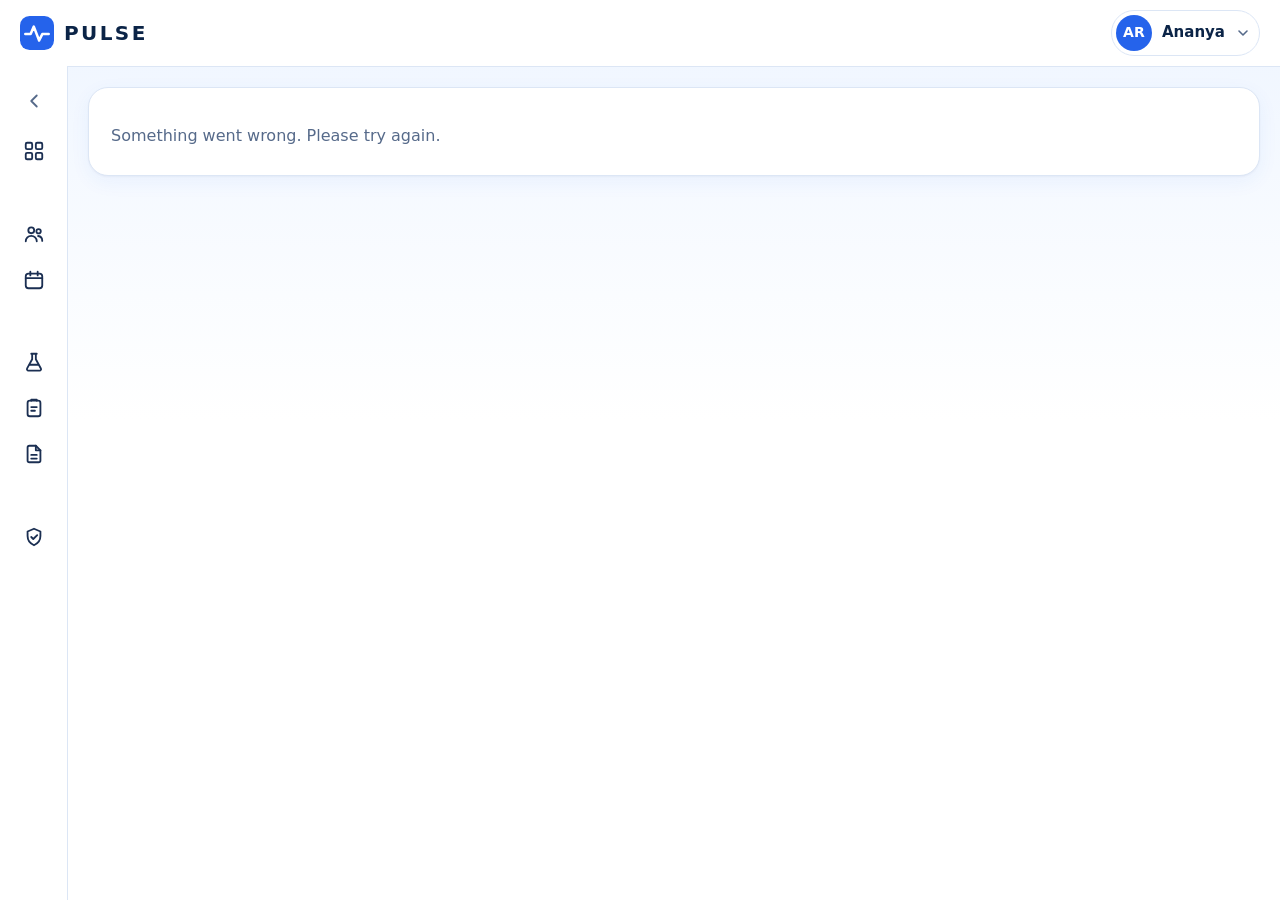
==== commit 246769ed: "Added backend" ====
--- a/healthcare.html
+++ b/healthcare.html
@@ -6,7 +6,7 @@
   <title>Pulse – Healthcare</title>
   <meta name="theme-color" content="#2563eb">
   <link rel="icon" href="data:image/svg+xml,%3Csvg xmlns='http://www.w3.org/2000/svg' viewBox='0 0 32 32'%3E%3Crect width='32' height='32' rx='9' fill='%232563eb'/%3E%3Cpath d='M5 17h5l3-7 5 13 3-6h6' fill='none' stroke='%23fff' stroke-width='2.4' stroke-linecap='round' stroke-linejoin='round'/%3E%3C/svg%3E">
-  <link rel="stylesheet" href="style.css">
+  <link rel="stylesheet" href="css/style.css">
 </head>
 <body>
 
@@ -33,7 +33,7 @@
       <div class="profile-menu">
         <div class="who"><strong>Ananya R.</strong><span>Signed in as User</span></div>
         <a href="profile.html">View profile</a>
-        <a href="index.html">Sign out</a>
+        <a href="index.html" data-signout>Sign out</a>
       </div>
     </details>
   </header>
@@ -126,7 +126,7 @@
         <div id="up-fields"></div>
         <div style="margin-top:16px"><button class="btn btn-inline" type="submit">Save report</button></div>
         <p class="msg-line" id="up-msg" role="status"></p>
-        <p class="fine">Typing in the numbers lets Pulse chart your trends. The file itself isn't stored in this prototype.</p>
+        <p class="fine">Typing in the numbers lets Pulse chart your trends. A file you add is stored only on this computer.</p>
       </form>
       <div class="card"><h2>Results and trends</h2>
         <p class="fine">Ranges are exactly as printed on your report. Pulse doesn't judge results. Your doctor does.</p>
@@ -180,11 +180,13 @@
           <button class="btn-danger-sm" type="button" id="data-delete">Delete my data</button>
         </div>
         <p class="msg-line" id="data-msg" role="status"></p>
+        <div id="data-confirm"></div>
       </div>
     </section>
 
   </main>
 
-  <script src="healthcare.js"></script>
+  <script src="js/pulse.js"></script>
+  <script src="js/healthcare.js"></script>
 </body>
 </html>
--- a/css/style.css
+++ b/css/style.css
@@ -0,0 +1,834 @@
+/* Pulse — global styles
+   White + blue theme. Mobile-first. No external fonts or libraries:
+   system fonts only, so the page stays light on budget phones and slow networks. */
+
+:root {
+  color-scheme: light;
+
+  --white: #ffffff;
+  --bg: #f6f9ff;
+  --blue-50: #eef5ff;
+  --blue-100: #dbe9ff;
+  --blue-200: #bcd4fb;
+  --blue-500: #3b82f6;
+  --blue-600: #2563eb;
+  --blue-700: #1d4ed8;
+  --navy: #0b2447;
+  --text: #1b2f52;
+  --muted: #566a8a;
+  --placeholder: #71839f;
+  --line: #dce6f5;
+  --error: #b42318;
+  --error-bg: #fef3f2;
+
+  --radius: 14px;
+  --radius-lg: 20px;
+  --shadow: 0 1px 2px rgba(11, 36, 71, .06), 0 12px 32px rgba(37, 99, 235, .10);
+  --ring: 0 0 0 4px rgba(37, 99, 235, .18);
+
+  --font: system-ui, -apple-system, "Segoe UI", Roboto, "Noto Sans", "Noto Sans Devanagari", Helvetica, Arial, sans-serif;
+}
+
+/* ---------- base ---------- */
+*, *::before, *::after { box-sizing: border-box; }
+html { -webkit-text-size-adjust: 100%; }
+body {
+  margin: 0;
+  min-height: 100vh;
+  background: linear-gradient(180deg, var(--blue-50) 0, var(--white) 420px) no-repeat, var(--white);
+  color: var(--text);
+  font: 16px/1.55 var(--font);
+  -webkit-font-smoothing: antialiased;
+}
+h1, h2, p, ul { margin: 0; }
+ul { padding: 0; list-style: none; }
+a { color: var(--blue-600); text-underline-offset: 3px; }
+a:hover { color: var(--blue-700); }
+button, input { font: inherit; color: inherit; }
+button { cursor: pointer; }
+.visually-hidden {
+  position: absolute; width: 1px; height: 1px; margin: -1px; padding: 0; border: 0;
+  overflow: hidden; clip: rect(0 0 0 0); white-space: nowrap;
+}
+:focus-visible { outline: 3px solid var(--blue-500); outline-offset: 2px; }
+
+/* ---------- page shell ---------- */
+.page {
+  min-height: 100vh;
+  display: flex; flex-direction: column;
+  padding: env(safe-area-inset-top) max(20px, env(safe-area-inset-right)) env(safe-area-inset-bottom) max(20px, env(safe-area-inset-left));
+}
+.site-header { padding: 18px 0 4px; }
+.brand {
+  display: inline-flex; align-items: center; gap: 10px;
+  color: var(--navy); font-weight: 800; font-size: 20px; letter-spacing: .12em; text-decoration: none;
+}
+.brand svg { width: 34px; height: 34px; flex: none; }
+
+.landing {
+  flex: 1; width: 100%; max-width: 1080px; margin: 0 auto;
+  display: grid; gap: 24px; align-content: start;
+  grid-template-areas: "hero" "login" "points";
+  padding: 20px 0 32px;
+}
+.hero { grid-area: hero; }
+.login { grid-area: login; }
+.points { grid-area: points; }
+
+/* ---------- hero ---------- */
+.tagline {
+  font-size: clamp(2rem, 9vw, 3.4rem);
+  line-height: 1.08; font-weight: 800; letter-spacing: -.025em; color: var(--navy);
+}
+.tagline span { display: block; }
+.tagline .accent { color: var(--blue-600); }
+.lead { margin-top: 14px; max-width: 34em; color: var(--muted); font-size: 1.0625rem; }
+
+.points { display: grid; gap: 14px; }
+.points li { display: flex; gap: 14px; align-items: flex-start; }
+.points .icon {
+  flex: none; width: 40px; height: 40px; border-radius: 12px;
+  display: grid; place-items: center; background: var(--blue-100); color: var(--blue-700);
+}
+.points .icon svg { width: 22px; height: 22px; }
+.points strong { display: block; color: var(--navy); font-weight: 700; }
+.points span { color: var(--muted); font-size: .9375rem; }
+
+/* ---------- login card ---------- */
+.login {
+  background: var(--white); border: 1px solid var(--line); border-radius: var(--radius-lg);
+  box-shadow: var(--shadow); padding: 22px 20px 20px;
+}
+.login h2 { font-size: 1.375rem; font-weight: 800; color: var(--navy); letter-spacing: -.01em; }
+.login .sub { margin-top: 2px; color: var(--muted); font-size: .9375rem; }
+
+/* segmented "I am a…" control */
+.roles { margin: 18px 0 0; padding: 0; border: 0; min-width: 0; }
+.roles-track {
+  display: grid; grid-template-columns: 1fr 1fr; gap: 4px; padding: 4px;
+  background: var(--blue-50); border: 1px solid var(--blue-100); border-radius: var(--radius);
+}
+.roles input { position: absolute; opacity: 0; width: 1px; height: 1px; }
+.roles label {
+  display: grid; place-items: center; min-height: 46px; padding: 8px 10px; border-radius: 11px;
+  text-align: center; font-weight: 700; font-size: .9375rem; color: var(--muted);
+  cursor: pointer; transition: background .15s, color .15s, box-shadow .15s; user-select: none;
+}
+.roles input:checked + label { background: var(--white); color: var(--blue-700); box-shadow: 0 1px 3px rgba(11, 36, 71, .15); }
+.roles input:focus-visible + label { outline: 3px solid var(--blue-500); outline-offset: 2px; }
+
+/* form */
+.form { margin-top: 18px; display: grid; gap: 16px; }
+.field { display: grid; gap: 6px; }
+.field > label, .field-head label { font-weight: 700; font-size: .9375rem; color: var(--navy); }
+.field-head { display: flex; align-items: baseline; justify-content: space-between; gap: 12px; }
+.field-head a { font-size: .875rem; font-weight: 600; }
+.input {
+  width: 100%; min-height: 52px; padding: 12px 14px;
+  background: var(--white); border: 1.5px solid var(--line); border-radius: var(--radius);
+  font-size: 1rem; /* 16px: stops iOS zooming into the field */
+  transition: border-color .15s, box-shadow .15s;
+}
+.input::placeholder { color: var(--placeholder); }
+.input:hover { border-color: var(--blue-200); }
+.input:focus { outline: none; border-color: var(--blue-600); box-shadow: var(--ring); }
+.input-wrap { position: relative; }
+.input-wrap .input { padding-right: 76px; }
+.toggle-pass {
+  position: absolute; top: 50%; right: 6px; transform: translateY(-50%);
+  min-height: 40px; padding: 0 12px; border: 0; border-radius: 10px; background: transparent;
+  color: var(--blue-600); font-weight: 700; font-size: .875rem;
+}
+.toggle-pass:hover { background: var(--blue-50); }
+
+.btn {
+  display: inline-flex; align-items: center; justify-content: center; width: 100%;
+  min-height: 52px; padding: 12px 20px; border: 0; border-radius: var(--radius);
+  background: var(--blue-600); color: var(--white); font-weight: 700; font-size: 1.0625rem;
+  box-shadow: 0 6px 16px rgba(37, 99, 235, .28); transition: background .15s, transform .05s;
+}
+.btn:hover { background: var(--blue-700); }
+.btn:active { transform: translateY(1px); }
+
+.form-note {
+  padding: 10px 12px; border-radius: 10px; background: var(--blue-50); color: var(--blue-700);
+  font-size: .875rem; font-weight: 600;
+}
+.form-note.err { background: var(--error-bg); color: var(--error); }
+.form-note[hidden] { display: none; }
+.alt { text-align: center; color: var(--muted); font-size: .9375rem; }
+.alt a { font-weight: 700; }
+
+/* ---------- footer ---------- */
+.site-footer {
+  max-width: 1080px; width: 100%; margin: 0 auto; padding: 18px 0 24px;
+  border-top: 1px solid var(--line); color: var(--muted); font-size: .8125rem;
+}
+
+/* ---------- larger screens ---------- */
+@media (min-width: 900px) {
+  .site-header { padding-top: 28px; }
+  .landing {
+    grid-template-columns: 1.1fr .9fr; column-gap: 72px; row-gap: 32px; align-items: center;
+    grid-template-areas: "hero login" "points login";
+    padding: 48px 0 56px;
+  }
+  .hero { align-self: end; }
+  .points { align-self: start; margin-top: 8px; }
+  .login { padding: 28px 28px 24px; max-width: 460px; justify-self: end; width: 100%; }
+}
+
+/* =====================================================
+   User home (user.html)
+   ===================================================== */
+[hidden] { display: none !important; }
+
+:root { --success: #15803d; }
+
+/* ---------- top bar: logo left, profile right ---------- */
+.app-header {
+  position: sticky; top: 0; z-index: 20;
+  display: flex; align-items: center; justify-content: space-between; gap: 12px;
+  padding: calc(10px + env(safe-area-inset-top)) max(20px, env(safe-area-inset-right)) 10px max(20px, env(safe-area-inset-left));
+  background: rgba(255, 255, 255, .95); border-bottom: 1px solid var(--line);
+  -webkit-backdrop-filter: blur(8px); backdrop-filter: blur(8px);
+}
+.profile { position: relative; }
+.profile summary {
+  list-style: none; display: flex; align-items: center; gap: 10px; cursor: pointer;
+  min-height: 46px; padding: 4px 4px; border: 1.5px solid var(--line); border-radius: 99px; background: var(--white);
+}
+.profile summary::-webkit-details-marker { display: none; }
+.profile summary:hover { border-color: var(--blue-200); }
+.avatar {
+  flex: none; width: 36px; height: 36px; border-radius: 50%; display: grid; place-items: center;
+  background: var(--blue-600); color: var(--white); font-size: .875rem; font-weight: 800; letter-spacing: .02em;
+}
+.profile .pname { display: none; font-weight: 700; color: var(--navy); font-size: .9375rem; }
+.profile .chev { display: none; width: 16px; height: 16px; margin-right: 8px; color: var(--muted); transition: transform .15s; }
+.profile[open] .chev { transform: rotate(180deg); }
+.profile-menu {
+  position: absolute; right: 0; top: calc(100% + 8px); min-width: 220px; padding: 8px;
+  background: var(--white); border: 1px solid var(--line); border-radius: var(--radius); box-shadow: var(--shadow);
+}
+.profile-menu .who { padding: 10px 12px 12px; margin-bottom: 6px; border-bottom: 1px solid var(--line); }
+.profile-menu .who strong { display: block; color: var(--navy); }
+.profile-menu .who span { color: var(--muted); font-size: .875rem; }
+.profile-menu a {
+  display: flex; align-items: center; min-height: 44px; padding: 0 12px; border-radius: 10px;
+  color: var(--text); font-weight: 600; text-decoration: none;
+}
+.profile-menu a:hover { background: var(--blue-50); color: var(--blue-700); }
+@media (min-width: 480px) {
+  .profile summary { padding-right: 0; }
+  .profile .pname { display: inline; }
+  .profile .chev { display: block; }
+}
+
+/* ---------- page ---------- */
+.dash {
+  max-width: 1080px; margin: 0 auto; display: grid; grid-template-columns: minmax(0, 1fr); gap: 20px;
+  padding: 18px max(20px, env(safe-area-inset-right)) calc(48px + env(safe-area-inset-bottom)) max(20px, env(safe-area-inset-left));
+}
+
+/* two wide buttons in a row */
+.quick-nav { display: grid; grid-template-columns: repeat(2, 1fr); gap: 10px; }
+.nav-btn {
+  display: flex; flex-direction: column; align-items: center; justify-content: center; gap: 8px;
+  min-height: 88px; padding: 12px 6px; background: var(--white); border: 1.5px solid var(--line); border-radius: var(--radius);
+  color: var(--navy); font-weight: 700; text-decoration: none; transition: border-color .15s, background .15s;
+}
+.nav-btn:hover { border-color: var(--blue-600); background: var(--blue-50); color: var(--blue-700); }
+.nav-btn .ico { width: 40px; height: 40px; border-radius: 12px; display: grid; place-items: center; background: var(--blue-100); color: var(--blue-700); }
+.nav-btn svg { width: 22px; height: 22px; }
+@media (min-width: 640px) {
+  .nav-btn { flex-direction: row; gap: 12px; min-height: 68px; font-size: 1.0625rem; }
+}
+
+/* two halves: chart | check-in */
+.panels { display: grid; grid-template-columns: minmax(0, 1fr); gap: 16px; }
+.card {
+  background: var(--white); border: 1px solid var(--line); border-radius: var(--radius-lg); padding: 18px;
+  box-shadow: 0 1px 2px rgba(11, 36, 71, .04), 0 6px 20px rgba(37, 99, 235, .06);
+}
+.card-head { display: flex; align-items: flex-start; justify-content: space-between; gap: 12px; flex-wrap: wrap; }
+.card h2 { font-size: 1.125rem; font-weight: 800; color: var(--navy); letter-spacing: -.005em; }
+.card .sub { margin-top: 2px; color: var(--muted); font-size: .9375rem; }
+@media (min-width: 860px) {
+  .panels { grid-template-columns: repeat(2, minmax(0, 1fr)); gap: 20px; align-items: stretch; }
+  .card { padding: 22px; }
+}
+
+/* health factor chart */
+.hf-now { margin-top: 16px; display: flex; align-items: baseline; gap: 10px; flex-wrap: wrap; }
+.hf-now .big { font-size: 2.5rem; font-weight: 800; letter-spacing: -.03em; color: var(--navy); line-height: 1; }
+.chart-block { margin-top: 20px; padding-top: 16px; border-top: 1px solid var(--line); }
+.chart-head { display: flex; align-items: baseline; justify-content: space-between; gap: 10px; flex-wrap: wrap; }
+.chart-head h3 { font-size: .9375rem; font-weight: 800; color: var(--navy); }
+.chg { font-weight: 700; font-size: .875rem; color: var(--success); }
+.chg.down { color: var(--error); }
+.chart { display: block; width: 100%; height: auto; margin-top: 8px; touch-action: pan-y; }
+.chart text { font: 11px var(--font); fill: var(--muted); }
+.chart .grid { stroke: var(--line); stroke-width: 1; }
+.chart .line { fill: none; stroke: var(--blue-600); stroke-width: 2.5; stroke-linecap: round; stroke-linejoin: round; }
+.chart .dot { fill: var(--white); stroke: var(--blue-600); stroke-width: 2.5; }
+.chart .hover-line { stroke: var(--blue-200); stroke-width: 1.5; }
+.chart .tip-bg { fill: var(--navy); }
+.chart .tip-text { fill: var(--white); font-weight: 700; font-size: 12px; }
+
+/* check-in */
+.moods { margin-top: 16px; display: grid; grid-template-columns: repeat(5, 1fr); gap: 8px; }
+.mood {
+  display: grid; justify-items: center; align-content: start; gap: 4px; min-height: 84px; padding: 10px 2px 8px;
+  background: var(--white); border: 1.5px solid var(--line); border-radius: var(--radius);
+  transition: border-color .15s, background .15s, transform .05s;
+}
+.mood:hover { border-color: var(--blue-200); }
+.mood:active { transform: translateY(1px); }
+.mood .face { font-size: 1.75rem; line-height: 1.1; }
+.mood .lbl { font-size: .75rem; font-weight: 700; color: var(--muted); text-align: center; }
+.mood[aria-pressed="true"] { border-color: var(--blue-600); background: var(--blue-50); box-shadow: var(--ring); }
+.mood[aria-pressed="true"] .lbl { color: var(--blue-700); }
+
+.say {
+  margin-top: 14px; display: flex; align-items: flex-end; gap: 8px; padding: 6px 6px 6px 16px;
+  background: var(--white); border: 1.5px solid var(--line); border-radius: 22px;
+  transition: border-color .15s, box-shadow .15s;
+}
+.say:focus-within { border-color: var(--blue-600); box-shadow: var(--ring); }
+.say textarea {
+  flex: 1; min-width: 0; max-height: 140px; padding: 10px 0; border: 0; outline: 0; resize: none;
+  background: transparent; font: inherit; font-size: 1rem; color: var(--text);
+}
+.say textarea::placeholder { color: var(--placeholder); }
+.send {
+  flex: none; width: 46px; height: 46px; border: 0; border-radius: 50%; display: grid; place-items: center;
+  background: var(--blue-600); color: var(--white); transition: background .15s;
+}
+.send:hover { background: var(--blue-700); }
+.send svg { width: 20px; height: 20px; }
+.note { margin-top: 12px; color: var(--blue-700); font-weight: 600; font-size: .9375rem; }
+.note.err { color: var(--error); }
+.recap { margin-top: 10px; padding: 10px 12px; border-radius: 12px; background: var(--blue-50); font-size: .9375rem; white-space: pre-wrap; overflow-wrap: anywhere; }
+.support { margin-top: 10px; padding: 12px 14px; border-radius: 12px; border: 1px solid var(--blue-100); background: var(--blue-50); font-size: .9375rem; }
+
+/* indulge: trusted videos */
+.indulge h2 { font-size: 1.5rem; font-weight: 800; color: var(--navy); letter-spacing: -.02em; }
+.indulge .sub { margin-top: 2px; color: var(--muted); }
+.videos {
+  margin: 14px -20px 0; padding: 4px 20px 12px; list-style: none;
+  display: grid; grid-auto-flow: column; grid-auto-columns: 78%; gap: 14px;
+  overflow-x: auto; scroll-snap-type: x mandatory; scroll-padding-inline: 20px; scrollbar-width: thin;
+}
+.video {
+  height: 100%; display: flex; flex-direction: column; overflow: hidden; scroll-snap-align: start;
+  background: var(--white); border: 1px solid var(--line); border-radius: var(--radius-lg);
+  color: inherit; text-decoration: none; transition: box-shadow .15s, transform .1s;
+}
+.video:hover { color: inherit; box-shadow: var(--shadow); transform: translateY(-2px); }
+.thumb { position: relative; aspect-ratio: 16 / 9; background: var(--blue-100); }
+.thumb img { display: block; width: 100%; height: 100%; object-fit: cover; }
+.play { position: absolute; inset: 0; display: grid; place-items: center; }
+.play span { width: 46px; height: 46px; border-radius: 50%; display: grid; place-items: center; background: rgba(11, 36, 71, .72); }
+.play svg { width: 20px; height: 20px; margin-left: 3px; fill: var(--white); }
+.dur { position: absolute; right: 8px; bottom: 8px; padding: 2px 8px; border-radius: 6px; background: rgba(11, 36, 71, .85); color: var(--white); font-size: .75rem; font-weight: 700; }
+.video-body { display: grid; gap: 6px; padding: 12px 14px 14px; }
+.tag { justify-self: start; padding: 3px 10px; border-radius: 99px; background: var(--blue-100); color: var(--blue-700); font-size: .75rem; font-weight: 800; }
+.video-title { color: var(--navy); font-weight: 700; line-height: 1.35; }
+.video-meta { color: var(--muted); font-size: .875rem; }
+@media (min-width: 640px) { .videos { grid-auto-columns: 44%; } }
+@media (min-width: 960px) {
+  .videos { margin: 14px 0 0; padding: 0; grid-auto-flow: row; grid-auto-columns: auto; grid-template-columns: repeat(3, 1fr); gap: 20px; overflow: visible; scroll-snap-type: none; }
+}
+
+/* ---------- 30-day logging calendar (check-in card) ---------- */
+.log-cal { margin-top: 18px; padding-top: 16px; border-top: 1px solid var(--line); }
+.log-head { display: flex; align-items: baseline; justify-content: space-between; gap: 10px; flex-wrap: wrap; }
+.log-head h3 { font-size: .9375rem; font-weight: 800; color: var(--navy); }
+.log-head .count { color: var(--muted); font-size: .875rem; font-weight: 600; }
+.log-grid { margin-top: 12px; display: grid; grid-template-columns: repeat(7, minmax(0, 1fr)); gap: 6px; }
+.log-grid .dow { text-align: center; font-size: .75rem; font-weight: 800; color: var(--muted); }
+.log-cell {
+  aspect-ratio: 1.15; display: grid; place-items: center; border-radius: 10px; border: 1.5px solid transparent;
+  background: var(--blue-50); color: var(--muted); font-size: .875rem; font-weight: 700; font-variant-numeric: tabular-nums;
+}
+.log-cell.on { background: var(--blue-600); color: var(--white); }
+.log-cell.today { border-color: var(--navy); }
+.log-cell.blank { background: transparent; }
+.log-legend { margin-top: 10px; display: flex; gap: 14px; flex-wrap: wrap; font-size: .75rem; color: var(--muted); }
+.log-legend i { display: inline-block; width: 11px; height: 11px; margin-right: 6px; border-radius: 4px; vertical-align: -1px; background: var(--blue-50); border: 1px solid var(--blue-100); }
+.log-legend i.on { background: var(--blue-600); border-color: var(--blue-600); }
+
+/* =====================================================
+   Tracker (tracker.html)
+   ===================================================== */
+:root { --hdr-h: 66px; --rail: 68px; }
+.app-header { min-height: var(--hdr-h); }
+.hdr-left { display: flex; align-items: center; gap: 10px; min-width: 0; }
+.menu-btn {
+  flex: none; width: 44px; height: 44px; display: grid; place-items: center;
+  border: 1.5px solid var(--line); border-radius: 12px; background: var(--white); color: var(--navy);
+}
+.menu-btn svg { width: 22px; height: 22px; }
+
+/* sidebar: drawer on phones, hover-to-open rail on desktop */
+.sidebar {
+  position: fixed; z-index: 30; top: var(--hdr-h); bottom: 0; left: 0; width: 280px;
+  padding: 12px 10px 28px; overflow-y: auto; background: var(--white); border-right: 1px solid var(--line);
+  transform: translateX(-100%); transition: transform .2s ease;
+}
+.sidebar.open { transform: none; box-shadow: var(--shadow); }
+.scrim { position: fixed; z-index: 25; inset: var(--hdr-h) 0 0 0; background: rgba(11, 36, 71, .35); }
+.side-group { margin: 14px 14px 4px; color: var(--muted); font-size: .75rem; font-weight: 800; letter-spacing: .08em; text-transform: uppercase; white-space: nowrap; }
+.side-link {
+  display: flex; align-items: center; gap: 14px; min-height: 46px; padding: 0 13px; border-radius: 12px;
+  color: var(--text); font-weight: 600; text-decoration: none; white-space: nowrap;
+}
+.side-link:hover { background: var(--blue-50); color: var(--blue-700); }
+.side-link[aria-current="page"] { background: var(--blue-100); color: var(--blue-700); }
+.side-ico { flex: none; width: 22px; height: 22px; display: grid; place-items: center; }
+.side-ico svg { width: 22px; height: 22px; }
+.side-home { margin-bottom: 4px; color: var(--muted); }
+
+@media (hover: hover) and (min-width: 860px) {
+  .menu-btn, .scrim { display: none !important; }
+  .sidebar { transform: none; width: var(--rail); overflow-x: hidden; scrollbar-width: none; transition: width .18s ease, box-shadow .18s ease; }
+  .sidebar::-webkit-scrollbar { display: none; }
+  .sidebar:hover, .sidebar:focus-within { width: 264px; box-shadow: var(--shadow); }
+  .side-label, .side-group { opacity: 0; transition: opacity .12s; }
+  .sidebar:hover .side-label, .sidebar:focus-within .side-label,
+  .sidebar:hover .side-group, .sidebar:focus-within .side-group { opacity: 1; }
+  .tr-main { margin-left: var(--rail); }
+}
+
+/* views */
+.tr-main { padding: 20px max(20px, env(safe-area-inset-right)) calc(56px + env(safe-area-inset-bottom)) max(20px, env(safe-area-inset-left)); }
+.view { max-width: 960px; margin: 0 auto; display: grid; grid-template-columns: minmax(0, 1fr); gap: 16px; }
+.stack-grid { display: grid; grid-template-columns: minmax(0, 1fr); gap: 16px; }
+.view-head { display: flex; align-items: flex-start; justify-content: space-between; gap: 12px; flex-wrap: wrap; }
+.view-head h1 { font-size: clamp(1.5rem, 5vw, 1.875rem); font-weight: 800; letter-spacing: -.02em; color: var(--navy); }
+.view-head .sub { margin-top: 2px; color: var(--muted); }
+.sync-chip {
+  display: inline-flex; align-items: center; gap: 8px; padding: 6px 12px; border-radius: 99px;
+  background: var(--blue-50); border: 1px solid var(--blue-100); color: var(--blue-700); font-weight: 700; font-size: .8125rem;
+}
+.sync-chip i { width: 8px; height: 8px; border-radius: 50%; background: var(--success); }
+.sec-h { margin-top: 8px; font-size: 1.125rem; font-weight: 800; color: var(--navy); }
+.fine { color: var(--muted); font-size: .875rem; }
+.muted { color: var(--muted); }
+
+.stats { display: grid; grid-template-columns: repeat(auto-fit, minmax(150px, 1fr)); gap: 12px; }
+.stat { background: var(--white); border: 1px solid var(--line); border-radius: var(--radius); padding: 14px; }
+.stat .k { color: var(--muted); font-size: .75rem; font-weight: 800; letter-spacing: .05em; text-transform: uppercase; }
+.stat .v { margin-top: 4px; font-size: 1.5rem; font-weight: 800; letter-spacing: -.02em; color: var(--navy); line-height: 1.2; }
+.stat .u { font-size: .875rem; font-weight: 600; color: var(--muted); }
+.stat .s { margin-top: 2px; font-size: .8125rem; color: var(--muted); }
+
+.tiles { display: grid; grid-template-columns: repeat(auto-fill, minmax(146px, 1fr)); gap: 12px; }
+.tile {
+  display: flex; flex-direction: column; gap: 6px; padding: 14px; background: var(--white); border: 1.5px solid var(--line);
+  border-radius: var(--radius); color: inherit; text-decoration: none; transition: border-color .15s, background .15s;
+}
+.tile:hover { border-color: var(--blue-600); background: var(--blue-50); color: inherit; }
+.tile .t-head { display: flex; align-items: center; gap: 8px; color: var(--muted); font-weight: 700; font-size: .875rem; }
+.tile .t-head svg { width: 18px; height: 18px; color: var(--blue-600); }
+.tile .t-val { font-size: 1.375rem; font-weight: 800; color: var(--navy); letter-spacing: -.02em; }
+.tile .t-sub { font-size: .8125rem; color: var(--muted); }
+
+.big-line { display: flex; align-items: baseline; gap: 10px; flex-wrap: wrap; }
+.big-line .big { font-size: 2.5rem; font-weight: 800; letter-spacing: -.03em; color: var(--navy); line-height: 1; }
+.card .bar { margin-top: 12px; height: 8px; border-radius: 99px; background: var(--blue-100); overflow: hidden; }
+.card .bar > i { display: block; height: 100%; border-radius: 99px; background: var(--blue-600); }
+.chart .bar-r { fill: var(--blue-200); }
+.chart .bar-r.last { fill: var(--blue-600); }
+.chart .goal { stroke: var(--blue-500); stroke-width: 1.5; stroke-dasharray: 5 4; }
+.card h3 { font-size: 1rem; font-weight: 800; color: var(--navy); }
+
+/* forms */
+.form-row { display: grid; grid-template-columns: repeat(auto-fit, minmax(150px, 1fr)); gap: 12px; margin-top: 14px; align-items: end; }
+.chips { display: flex; flex-wrap: wrap; gap: 8px; margin-top: 10px; }
+.chip-btn {
+  min-height: 40px; padding: 0 14px; border: 1.5px solid var(--line); border-radius: 99px; background: var(--white);
+  color: var(--text); font-weight: 600; font-size: .9375rem; transition: border-color .15s, background .15s;
+}
+.chip-btn:hover { border-color: var(--blue-200); }
+.chip-btn[aria-pressed="true"] { background: var(--blue-50); border-color: var(--blue-600); color: var(--blue-700); }
+.btn-inline { width: auto; min-height: 46px; padding: 0 22px; font-size: 1rem; }
+.field .input { min-height: 48px; }
+select.input { appearance: auto; }
+.msg-line { margin-top: 10px; min-height: 1.4em; font-weight: 600; font-size: .9375rem; color: var(--blue-700); }
+.msg-line.err { color: var(--error); }
+.rows { margin-top: 6px; }
+.row-item { display: flex; align-items: center; gap: 12px; padding: 12px 0; border-bottom: 1px solid var(--line); }
+.row-item:last-child { border-bottom: 0; }
+.row-item .grow { flex: 1; min-width: 0; }
+.row-item strong { display: block; color: var(--navy); }
+.row-item .meta { color: var(--muted); font-size: .875rem; }
+.x-btn { flex: none; width: 36px; height: 36px; border: 0; border-radius: 10px; background: transparent; color: var(--muted); font-size: 1.25rem; line-height: 1; }
+.x-btn:hover { background: var(--blue-50); color: var(--error); }
+.pill { display: inline-block; padding: 2px 10px; border-radius: 99px; background: var(--blue-100); color: var(--blue-700); font-size: .75rem; font-weight: 800; }
+.dots { display: flex; gap: 6px; }
+.dots i { width: 14px; height: 14px; border-radius: 50%; background: var(--blue-100); }
+.dots i.on { background: var(--blue-600); }
+.dots i.miss { background: var(--white); border: 2px solid var(--blue-200); }
+.seg { display: inline-grid; grid-auto-flow: column; gap: 4px; padding: 4px; background: var(--blue-50); border: 1px solid var(--blue-100); border-radius: 12px; }
+.seg button { min-height: 38px; padding: 0 14px; border: 0; border-radius: 9px; background: transparent; color: var(--muted); font-weight: 700; font-size: .875rem; }
+.seg button[aria-pressed="true"] { background: var(--white); color: var(--blue-700); box-shadow: 0 1px 3px rgba(11, 36, 71, .15); }
+.switch-row { display: flex; align-items: center; gap: 10px; font-weight: 600; font-size: .9375rem; }
+.switch { position: relative; flex: none; width: 46px; height: 28px; }
+.switch input { position: absolute; inset: 0; width: 100%; height: 100%; margin: 0; opacity: 0; cursor: pointer; z-index: 1; }
+.switch span { position: absolute; inset: 0; border-radius: 99px; background: #c4cfe3; transition: background .15s; }
+.switch span::after { content: ""; position: absolute; top: 3px; left: 3px; width: 22px; height: 22px; border-radius: 50%; background: var(--white); box-shadow: 0 1px 3px rgba(0, 0, 0, .25); transition: transform .15s; }
+.switch input:checked + span { background: var(--blue-600); }
+.switch input:checked + span::after { transform: translateX(18px); }
+.switch input:focus-visible + span { outline: 3px solid var(--blue-500); outline-offset: 2px; }
+
+/* cycle calendar */
+.cycle-grid { display: grid; grid-template-columns: minmax(0, 1fr); gap: 16px; align-items: start; }
+@media (min-width: 900px) { .cycle-grid { grid-template-columns: minmax(0, 460px) minmax(0, 1fr); gap: 20px; } }
+.cal-head { display: flex; align-items: center; justify-content: space-between; gap: 8px; margin-bottom: 12px; }
+.cal-head h2 { font-size: 1.125rem; }
+.icon-btn { width: 40px; height: 40px; border: 1.5px solid var(--line); border-radius: 12px; background: var(--white); color: var(--navy); font-size: 1.25rem; line-height: 1; }
+.icon-btn:hover:not(:disabled) { border-color: var(--blue-600); background: var(--blue-50); }
+.icon-btn:disabled { opacity: .35; cursor: default; }
+.cal { display: grid; grid-template-columns: repeat(7, minmax(0, 1fr)); gap: 6px; }
+.cal .dow { text-align: center; font-size: .75rem; font-weight: 800; color: var(--muted); padding-bottom: 2px; }
+.cal .day {
+  aspect-ratio: 1; min-height: 38px; display: grid; place-items: center; border: 1.5px solid transparent; border-radius: 12px;
+  background: #f4f7fd; color: var(--text); font-weight: 600; font-size: .9375rem; padding: 0;
+}
+.cal .day:hover:not(:disabled) { border-color: var(--blue-200); }
+.cal .day:disabled { opacity: .3; cursor: default; }
+.cal .day.blank { background: transparent; visibility: hidden; }
+.cal .day.today { border-color: var(--blue-600); }
+.cal .day.sel { box-shadow: var(--ring); border-color: var(--blue-600); }
+.cal .day[data-flow="spotting"], .swatch.spotting { background: #fbd5dc; }
+.cal .day[data-flow="light"], .swatch.light { background: #f5a9ba; }
+.cal .day[data-flow="medium"], .swatch.medium { background: #d9436b; color: var(--white); }
+.cal .day[data-flow="heavy"], .swatch.heavy { background: #a82049; color: var(--white); }
+.flow-legend { display: flex; flex-wrap: wrap; gap: 14px; margin-top: 12px; font-size: .8125rem; color: var(--muted); }
+.swatch { display: inline-block; width: 12px; height: 12px; border-radius: 4px; margin-right: 6px; vertical-align: -1px; }
+.day-sheet { margin-top: 14px; padding: 14px; border-radius: var(--radius); background: var(--blue-50); border: 1px solid var(--blue-100); }
+.learn-list { display: grid; gap: 10px; }
+details.learn { background: var(--white); border: 1px solid var(--line); border-radius: var(--radius); padding: 0 16px; }
+details.learn summary { display: flex; align-items: center; justify-content: space-between; gap: 12px; min-height: 52px; cursor: pointer; list-style: none; font-weight: 700; color: var(--navy); }
+details.learn summary::-webkit-details-marker { display: none; }
+details.learn summary::after { content: "+"; flex: none; font-size: 1.375rem; font-weight: 500; color: var(--blue-600); }
+details.learn[open] summary::after { content: "–"; }
+details.learn .body { padding: 0 0 16px; color: var(--text); }
+details.learn .body p + p { margin-top: 8px; }
+details.learn .tagline-sm { display: block; margin-top: 2px; color: var(--muted); font-size: .875rem; font-weight: 500; }
+
+/* questionnaire */
+.opt-list { display: grid; gap: 10px; margin-top: 14px; }
+.opt { width: 100%; min-height: 52px; padding: 12px 16px; text-align: left; border: 1.5px solid var(--line); border-radius: var(--radius); background: var(--white); font-weight: 600; }
+.opt:hover { border-color: var(--blue-600); }
+.opt[aria-pressed="true"] { border-color: var(--blue-600); background: var(--blue-50); }
+.q-top { display: flex; align-items: center; justify-content: space-between; gap: 12px; }
+.q-prompt { margin-top: 14px; font-size: 1.125rem; font-weight: 700; color: var(--navy); line-height: 1.4; }
+.score-box { margin-top: 14px; padding: 16px; border-radius: var(--radius); background: var(--blue-50); border: 1px solid var(--blue-100); }
+.score-box .big { font-size: 2.25rem; font-weight: 800; color: var(--navy); letter-spacing: -.02em; }
+.support-box { margin-top: 12px; padding: 12px 14px; border-radius: var(--radius); border: 1px solid var(--blue-200); background: var(--blue-50); font-size: .9375rem; }
+
+/* journal: chat */
+.chat {
+  display: flex; flex-direction: column; max-width: 820px; margin: 0 auto; width: 100%;
+  height: calc(100vh - var(--hdr-h) - 40px); height: calc(100dvh - var(--hdr-h) - 40px); min-height: 480px;
+  background: var(--white); border: 1px solid var(--line); border-radius: var(--radius-lg); overflow: hidden;
+}
+.chat-top { display: flex; align-items: center; justify-content: space-between; gap: 10px; padding: 12px 16px; border-bottom: 1px solid var(--line); }
+.chat-top h1 { font-size: 1.0625rem; font-weight: 800; color: var(--navy); }
+.chat-top p { font-size: .8125rem; color: var(--muted); }
+.btn-ghost { min-height: 40px; padding: 0 14px; border: 1.5px solid var(--line); border-radius: 12px; background: var(--white); color: var(--blue-700); font-weight: 700; font-size: .875rem; }
+.btn-ghost:hover { border-color: var(--blue-600); background: var(--blue-50); }
+.msgs { flex: 1; min-height: 0; overflow-y: auto; padding: 20px 16px; display: flex; flex-direction: column; gap: 22px; scroll-behavior: smooth; }
+.msg { display: flex; gap: 12px; }
+.msg .av { flex: none; width: 30px; height: 30px; border-radius: 50%; display: grid; place-items: center; background: var(--blue-600); }
+.msg .av svg { width: 18px; height: 18px; }
+.msg .txt { min-width: 0; padding-top: 3px; overflow-wrap: anywhere; white-space: pre-wrap; line-height: 1.6; }
+.msg.user { justify-content: flex-end; }
+.msg.user .txt { max-width: 82%; padding: 10px 15px; border-radius: 18px 18px 4px 18px; background: var(--blue-50); border: 1px solid var(--blue-100); }
+.msg.bot .txt { max-width: 92%; }
+.typing { display: inline-flex; gap: 5px; align-items: center; padding-top: 9px; }
+.typing i { width: 7px; height: 7px; border-radius: 50%; background: var(--blue-500); opacity: .35; animation: blink 1.1s infinite; }
+.typing i:nth-child(2) { animation-delay: .18s; }
+.typing i:nth-child(3) { animation-delay: .36s; }
+@keyframes blink { 0%, 80%, 100% { opacity: .3; } 40% { opacity: 1; } }
+.starters { display: flex; flex-wrap: wrap; gap: 8px; margin-top: 12px; }
+.crisis { padding: 14px; border-radius: 14px; border: 1px solid var(--blue-200); background: var(--blue-50); }
+.crisis p + p { margin-top: 6px; }
+.crisis .acts { display: flex; flex-wrap: wrap; gap: 8px; margin-top: 12px; }
+.crisis .btn { width: auto; }
+.composer { padding: 10px 12px calc(10px + env(safe-area-inset-bottom)); border-top: 1px solid var(--line); background: var(--white); }
+.composer form { display: flex; align-items: flex-end; gap: 8px; padding: 6px 6px 6px 16px; border: 1.5px solid var(--line); border-radius: 24px; background: var(--white); transition: border-color .15s, box-shadow .15s; }
+.composer form:focus-within { border-color: var(--blue-600); box-shadow: var(--ring); }
+.composer textarea { flex: 1; min-width: 0; max-height: 150px; padding: 10px 0; border: 0; outline: 0; resize: none; background: transparent; font: inherit; font-size: 1rem; color: var(--text); }
+.composer textarea::placeholder { color: var(--placeholder); }
+.composer .send { flex: none; width: 44px; height: 44px; border: 0; border-radius: 50%; display: grid; place-items: center; background: var(--blue-600); color: var(--white); }
+.composer .send:hover { background: var(--blue-700); }
+.composer .send:disabled { opacity: .4; cursor: default; }
+.composer .send svg { width: 20px; height: 20px; }
+.composer .fine { margin-top: 6px; text-align: center; font-size: .75rem; }
+
+@media (max-width: 480px) { .view-head .seg { width: 100%; } }
+@media print { .sidebar, .scrim, .menu-btn, .app-header, .no-print { display: none !important; } .tr-main { margin-left: 0 !important; padding: 0 !important; } body { background: #fff !important; } }
+
+.pill-link {
+  display: inline-flex; align-items: center; min-height: 40px; padding: 0 16px; border: 1.5px solid var(--line); border-radius: 99px;
+  background: var(--white); color: var(--blue-700); font-weight: 700; font-size: .9375rem; text-decoration: none; cursor: pointer;
+}
+.pill-link:hover { border-color: var(--blue-200); background: var(--blue-50); color: var(--blue-700); }
+
+/* =====================================================
+   Registration / onboarding (register.html)
+   ===================================================== */
+.avatar { overflow: hidden; }
+.avatar img { display: block; width: 100%; height: 100%; object-fit: cover; border-radius: 50%; }
+.onb-main { max-width: 640px; margin: 0 auto; display: grid; gap: 14px; padding: 18px max(20px, env(safe-area-inset-right)) calc(56px + env(safe-area-inset-bottom)) max(20px, env(safe-area-inset-left)); }
+.onb-progress { display: flex; align-items: center; justify-content: space-between; gap: 12px; color: var(--muted); font-size: .875rem; font-weight: 700; }
+.onb-bar { height: 8px; border-radius: 99px; background: var(--blue-100); overflow: hidden; }
+.onb-bar > i { display: block; height: 100%; border-radius: 99px; background: var(--blue-600); transition: width .25s ease; }
+.onb-card { padding: 24px 20px; }
+.onb-card h1 { font-size: clamp(1.5rem, 6vw, 1.875rem); font-weight: 800; letter-spacing: -.02em; line-height: 1.2; color: var(--navy); }
+.onb-card h1:focus { outline: none; }
+.onb-card .lead { margin-top: 8px; color: var(--muted); }
+.onb-form { display: grid; gap: 16px; margin-top: 20px; }
+.onb-form .two { display: grid; grid-template-columns: repeat(2, minmax(0, 1fr)); gap: 12px; }
+@media (max-width: 420px) { .onb-form .two { grid-template-columns: minmax(0, 1fr); } }
+.why { margin-top: 2px; color: var(--muted); font-size: .8125rem; }
+.field-err { color: var(--error); font-size: .8125rem; font-weight: 600; }
+.input.invalid { border-color: var(--error); }
+.err-box { padding: 10px 12px; border-radius: 10px; background: var(--error-bg); color: var(--error); font-size: .875rem; font-weight: 600; }
+.ok-box { padding: 10px 12px; border-radius: 10px; background: #e7f6ec; color: #15803d; font-size: .875rem; font-weight: 600; }
+.nav-row { display: flex; gap: 10px; margin-top: 24px; }
+.nav-row .btn { flex: 1; }
+.nav-row .btn-secondary { flex: 0 0 auto; width: auto; min-width: 96px; }
+.btn-secondary { background: var(--white); color: var(--blue-700); border: 1.5px solid var(--blue-600); box-shadow: none; }
+.btn-secondary:hover { background: var(--blue-50); color: var(--blue-700); }
+.btn[disabled] { opacity: .5; cursor: default; box-shadow: none; }
+.opt-cards { display: grid; gap: 10px; }
+label.opt-card {
+  display: flex; align-items: flex-start; gap: 12px; padding: 14px; background: var(--white); border: 1.5px solid var(--line);
+  border-radius: 14px; cursor: pointer; transition: border-color .15s, background .15s;
+}
+label.opt-card:hover { border-color: var(--blue-200); }
+label.opt-card:has(input:checked) { border-color: var(--blue-600); background: var(--blue-50); }
+label.opt-card input { flex: none; width: 22px; height: 22px; margin-top: 1px; accent-color: var(--blue-600); }
+label.opt-card strong { display: block; color: var(--navy); }
+label.opt-card span.d { color: var(--muted); font-size: .875rem; }
+.opt-card.is-disabled { background: #f4f6fa; cursor: default; opacity: .65; }
+.opt-card.is-disabled:hover { border-color: var(--line); }
+.soon { display: inline-block; margin-left: 8px; padding: 2px 8px; border-radius: 99px; background: #e8ecf3; color: var(--muted); font-size: .6875rem; font-weight: 800; letter-spacing: .03em; vertical-align: 1px; }
+.sub-block { margin: -2px 0 4px; padding: 14px; border-radius: 14px; background: var(--blue-50); border: 1px solid var(--blue-100); display: grid; gap: 12px; }
+.group-label { margin-top: 8px; color: var(--navy); font-weight: 800; font-size: .9375rem; }
+.pick { display: flex; flex-wrap: wrap; align-items: center; gap: 10px 12px; padding: 12px; border: 1.5px solid var(--line); border-radius: 14px; background: var(--white); }
+.pick .grow { flex: 1 1 170px; min-width: 0; }
+.pick strong { display: block; color: var(--navy); }
+.pick .meta { display: block; color: var(--muted); font-size: .8125rem; }
+.pick.chosen { border-color: var(--blue-600); background: var(--blue-50); }
+.consent-row { display: flex; align-items: flex-start; gap: 12px; padding: 14px 0; border-bottom: 1px solid var(--line); }
+.consent-row:last-of-type { border-bottom: 0; }
+.consent-row input { flex: none; width: 22px; height: 22px; margin-top: 2px; accent-color: var(--blue-600); }
+.consent-row strong { display: block; color: var(--navy); }
+.consent-row .d { color: var(--muted); font-size: .875rem; }
+.req-tag { margin-left: 6px; color: var(--blue-700); font-size: .75rem; font-weight: 800; }
+
+/* =====================================================
+   Profile (profile.html)
+   ===================================================== */
+.hero-card { position: relative; overflow: hidden; background: var(--white); border: 1px solid var(--line); border-radius: var(--radius-lg); box-shadow: 0 1px 2px rgba(11, 36, 71, .04), 0 10px 30px rgba(37, 99, 235, .08); }
+.hero-banner {
+  height: 120px; position: relative;
+  background:
+    url("data:image/svg+xml,%3Csvg xmlns='http://www.w3.org/2000/svg' viewBox='0 0 600 120' preserveAspectRatio='none'%3E%3Cpath d='M0 70h150l22-38 36 76 28-50h60l20-26 24 52 24-26h236' fill='none' stroke='%23ffffff' stroke-opacity='.22' stroke-width='3' stroke-linecap='round' stroke-linejoin='round'/%3E%3C/svg%3E") center / cover no-repeat,
+    linear-gradient(120deg, #1d4ed8 0%, #2563eb 48%, #60a5fa 100%);
+}
+.hero-body { padding: 0 22px 22px; display: grid; gap: 18px; }
+.hero-top { display: flex; flex-wrap: wrap; align-items: flex-start; gap: 4px 18px; }
+.av-wrap { position: relative; flex: none; width: 108px; height: 108px; margin-top: -54px; }
+.avatar-xl {
+  width: 108px; height: 108px; border-radius: 50%; border: 4px solid var(--white); overflow: hidden; display: grid; place-items: center;
+  background: var(--blue-100); color: var(--blue-700); font-size: 2.375rem; font-weight: 800; letter-spacing: .02em;
+  box-shadow: 0 4px 14px rgba(11, 36, 71, .18);
+}
+.avatar-xl img { width: 100%; height: 100%; object-fit: cover; display: block; }
+.cam-btn {
+  position: absolute; right: -2px; bottom: 4px; width: 38px; height: 38px; border-radius: 50%; border: 3px solid var(--white);
+  display: grid; place-items: center; background: var(--blue-600); color: var(--white); box-shadow: 0 2px 6px rgba(11, 36, 71, .25);
+}
+.cam-btn:hover { background: var(--blue-700); }
+.cam-btn svg { width: 18px; height: 18px; }
+.hero-name { flex: 1; min-width: 200px; padding-top: 14px; }
+.hero-name h1 { font-size: clamp(1.5rem, 5vw, 2rem); font-weight: 800; letter-spacing: -.02em; color: var(--navy); line-height: 1.15; }
+.hero-name .sub { margin-top: 2px; color: var(--muted); }
+.hero-actions { display: flex; flex-wrap: wrap; gap: 8px; align-items: center; padding-top: 18px; }
+.link-btn { padding: 8px 4px; border: 0; background: none; color: var(--blue-600); font-weight: 700; text-decoration: underline; text-underline-offset: 3px; }
+.link-btn:hover { color: var(--blue-700); }
+.hero-chips { display: flex; flex-wrap: wrap; gap: 8px; }
+.chip-ok { display: inline-flex; align-items: center; gap: 6px; padding: 4px 10px; border-radius: 99px; background: #dcf4e4; color: #15803d; font-size: .8125rem; font-weight: 700; }
+.chip-ok svg { width: 14px; height: 14px; }
+.chip-warn { display: inline-flex; align-items: center; gap: 6px; padding: 4px 10px; border-radius: 99px; background: var(--blue-50); color: var(--blue-700); font-size: .8125rem; font-weight: 700; }
+.hero-stats { display: grid; grid-template-columns: repeat(auto-fit, minmax(104px, 1fr)); gap: 14px; padding-top: 18px; border-top: 1px solid var(--line); }
+.hstat .v { color: var(--navy); font-size: 1.5rem; font-weight: 800; letter-spacing: -.02em; line-height: 1.15; }
+.hstat .u { color: var(--muted); font-size: .875rem; font-weight: 600; }
+.hstat .k { color: var(--muted); font-size: .75rem; font-weight: 800; letter-spacing: .06em; text-transform: uppercase; }
+
+.sec-nav {
+  position: sticky; top: var(--hdr-h); z-index: 15; display: flex; gap: 8px; overflow-x: auto; padding: 10px 0; margin: 0 -20px; padding-inline: 20px;
+  background: rgba(246, 249, 255, .92); -webkit-backdrop-filter: blur(8px); backdrop-filter: blur(8px); scrollbar-width: none;
+}
+.sec-nav::-webkit-scrollbar { display: none; }
+.sec-nav a {
+  flex: none; padding: 8px 14px; border: 1.5px solid var(--line); border-radius: 99px; background: var(--white);
+  color: var(--text); font-weight: 700; font-size: .875rem; text-decoration: none;
+}
+.sec-nav a:hover { border-color: var(--blue-600); color: var(--blue-700); }
+
+.pcols { columns: 2 360px; column-gap: 20px; }
+.pcard { break-inside: avoid; margin: 0 0 20px; scroll-margin-top: calc(var(--hdr-h) + 70px); }
+.pcard-head { display: flex; align-items: flex-start; justify-content: space-between; gap: 10px; }
+.pcard-head h2 { font-size: 1.125rem; font-weight: 800; color: var(--navy); }
+.pcard .vis { display: flex; align-items: flex-start; gap: 6px; margin-top: 6px; color: var(--muted); font-size: .8125rem; }
+.pcard .vis svg { flex: none; width: 14px; height: 14px; margin-top: 2px; }
+.dl { display: grid; gap: 14px; margin: 16px 0 0; }
+.dl-row { display: grid; grid-template-columns: minmax(0, 120px) minmax(0, 1fr); gap: 4px 12px; align-items: start; }
+@media (max-width: 400px) { .dl-row { grid-template-columns: minmax(0, 1fr); } }
+.dl-row dt { color: var(--muted); font-size: .875rem; font-weight: 700; }
+.dl-row dd { margin: 0; color: var(--navy); font-weight: 600; overflow-wrap: anywhere; }
+.dl-row dd .muted { font-weight: 500; }
+.form-grid { display: grid; grid-template-columns: repeat(auto-fit, minmax(190px, 1fr)); gap: 12px; margin-top: 14px; }
+.form-grid .wide { grid-column: 1 / -1; }
+.btn-row.tight { margin-top: 16px; }
+.mini-ok { display: inline-flex; align-items: center; gap: 4px; margin-left: 6px; color: #15803d; font-size: .75rem; font-weight: 800; }
+.mini-no { margin-left: 6px; color: var(--blue-700); font-size: .75rem; font-weight: 800; }
+.tag-list { display: flex; flex-wrap: wrap; gap: 8px; margin-top: 8px; }
+.tag-x { display: inline-flex; align-items: center; gap: 4px; padding: 4px 6px 4px 12px; border-radius: 99px; background: var(--blue-50); border: 1px solid var(--blue-100); color: var(--blue-700); font-size: .875rem; font-weight: 700; }
+.tag-x button { width: 24px; height: 24px; border: 0; border-radius: 50%; background: transparent; color: var(--blue-700); font-size: 1.125rem; line-height: 1; }
+.tag-x button:hover { background: var(--blue-100); }
+.tag-plain { padding: 4px 12px; border-radius: 99px; background: var(--blue-50); border: 1px solid var(--blue-100); color: var(--blue-700); font-size: .875rem; font-weight: 700; }
+.delta-grid { display: grid; grid-template-columns: repeat(2, minmax(0, 1fr)); gap: 12px; margin-top: 16px; }
+.bcell { padding: 14px; border-radius: var(--radius); background: var(--blue-50); border: 1px solid var(--blue-100); }
+.bcell .k { color: var(--muted); font-size: .75rem; font-weight: 800; letter-spacing: .05em; text-transform: uppercase; }
+.bcell .v { margin-top: 4px; color: var(--navy); font-size: 1.375rem; font-weight: 800; letter-spacing: -.02em; }
+.bcell .v i { font-style: normal; color: var(--muted); font-weight: 600; font-size: 1rem; padding: 0 2px; }
+.bcell .s { margin-top: 2px; color: var(--muted); font-size: .8125rem; }
+.time-in { width: 138px; min-height: 40px; padding: 6px 10px; }
+.perm .time-in { margin-left: auto; }
+.warn-line { margin-top: 6px; color: var(--blue-700); font-size: .8125rem; font-weight: 600; }
+.sum-box { margin-top: 14px; padding: 12px 14px; border-radius: var(--radius); background: var(--blue-50); border: 1px solid var(--blue-100); color: var(--navy); font-weight: 600; }
+.plan-price { margin-top: 12px; display: flex; align-items: baseline; gap: 6px; }
+.plan-price b { color: var(--navy); font-size: 2rem; font-weight: 800; letter-spacing: -.03em; }
+.bill-row { display: flex; justify-content: space-between; gap: 12px; padding: 10px 0; border-bottom: 1px solid var(--line); font-size: .9375rem; }
+.bill-row:last-child { border-bottom: 0; }
+
+/* =====================================================
+   Healthcare (healthcare.html)
+   ===================================================== */
+.demo-note { padding: 10px 14px; border-radius: var(--radius); background: var(--blue-50); border: 1px dashed var(--blue-200); color: var(--blue-700); font-size: .875rem; font-weight: 600; }
+.cards-2 { display: grid; grid-template-columns: minmax(0, 1fr); gap: 16px; }
+@media (min-width: 860px) { .cards-2 { grid-template-columns: repeat(2, minmax(0, 1fr)); } }
+.card-link { display: inline-block; margin-top: 12px; font-weight: 700; }
+.empty { padding: 14px 0 4px; color: var(--muted); }
+.st { display: inline-block; padding: 3px 10px; border-radius: 99px; font-size: .75rem; font-weight: 800; white-space: nowrap; }
+.st.ordered { background: var(--blue-100); color: var(--blue-700); }
+.st.uploaded { background: #dcf4e4; color: #15803d; }
+.st.reviewed { background: #e9edf4; color: #475a7a; }
+.st.cancelled { background: #f1e6e4; color: #8a3b30; }
+.avatar-lg { flex: none; width: 56px; height: 56px; border-radius: 50%; display: grid; place-items: center; background: var(--blue-100); color: var(--blue-700); font-size: 1.125rem; font-weight: 800; }
+.avatar-md { width: 44px; height: 44px; font-size: 1rem; }
+
+/* provider filters + list */
+.filters { display: grid; gap: 14px; }
+.filter-row { display: grid; grid-template-columns: repeat(auto-fit, minmax(160px, 1fr)); gap: 12px; align-items: end; }
+.doc-list { display: grid; gap: 12px; }
+.doc { background: var(--white); border: 1px solid var(--line); border-radius: var(--radius-lg); overflow: hidden; transition: border-color .15s, box-shadow .15s; }
+.doc.open { border-color: var(--blue-200); box-shadow: var(--shadow); }
+.doc-head { width: 100%; display: flex; align-items: flex-start; gap: 14px; padding: 16px; border: 0; background: transparent; text-align: left; }
+.doc-head:hover { background: #fafcff; }
+.doc-main { flex: 1; min-width: 0; }
+.doc-name { font-size: 1.0625rem; font-weight: 800; color: var(--navy); }
+.doc-deg { margin-top: 1px; color: var(--muted); font-size: .875rem; }
+.doc-spec { margin-top: 6px; display: flex; flex-wrap: wrap; gap: 6px; align-items: center; }
+.doc-meta { margin-top: 8px; display: flex; flex-wrap: wrap; gap: 4px 16px; font-size: .875rem; color: var(--text); }
+.doc-meta span { overflow-wrap: anywhere; }
+.doc-chev { flex: none; width: 20px; height: 20px; margin-top: 4px; color: var(--muted); transition: transform .15s; }
+.doc.open .doc-chev { transform: rotate(180deg); }
+.doc-body { display: grid; grid-template-columns: minmax(0, 1fr); gap: 22px; padding: 18px 16px 20px; border-top: 1px solid var(--line); }
+@media (min-width: 860px) { .doc-body { grid-template-columns: minmax(0, 1fr) minmax(0, 1.1fr); gap: 28px; padding: 20px 20px 22px; } }
+.kv { display: grid; gap: 12px; margin: 0; }
+.kv dt { color: var(--muted); font-size: .75rem; font-weight: 800; letter-spacing: .05em; text-transform: uppercase; }
+.kv dd { margin: 2px 0 0; }
+.book h3 { margin-bottom: 10px; }
+.date-strip { display: flex; gap: 8px; margin-top: 10px; padding: 2px 2px 8px; overflow-x: auto; }
+.date-btn { flex: none; min-width: 62px; padding: 8px 6px; border: 1.5px solid var(--line); border-radius: 12px; background: var(--white); text-align: center; line-height: 1.25; }
+.date-btn span { display: block; color: var(--muted); font-size: .6875rem; font-weight: 800; letter-spacing: .04em; text-transform: uppercase; }
+.date-btn b { display: block; color: var(--navy); font-size: 1.0625rem; }
+.date-btn:hover:not(:disabled) { border-color: var(--blue-200); }
+.date-btn[aria-pressed="true"] { border-color: var(--blue-600); background: var(--blue-50); }
+.date-btn:disabled { opacity: .4; cursor: default; }
+.slots { display: grid; grid-template-columns: repeat(auto-fill, minmax(86px, 1fr)); gap: 8px; margin-top: 10px; }
+.slot { min-height: 42px; border: 1.5px solid var(--line); border-radius: 10px; background: var(--white); color: var(--text); font-weight: 700; font-size: .875rem; }
+.slot:hover:not(:disabled) { border-color: var(--blue-600); }
+.slot[aria-pressed="true"] { border-color: var(--blue-600); background: var(--blue-600); color: var(--white); }
+.slot:disabled { opacity: .35; text-decoration: line-through; cursor: default; }
+.check-row { display: flex; align-items: flex-start; gap: 10px; margin-top: 14px; font-size: .9375rem; }
+.check-row input { flex: none; width: 20px; height: 20px; margin-top: 2px; accent-color: var(--blue-600); }
+.confirm-box { padding: 16px; border-radius: var(--radius); background: var(--blue-50); border: 1px solid var(--blue-100); }
+.confirm-box strong { color: var(--navy); }
+.consent-box { margin-top: 14px; padding: 14px; border-radius: var(--radius); border: 1.5px solid var(--blue-200); background: var(--white); }
+.btn-row { display: flex; flex-wrap: wrap; gap: 10px; margin-top: 14px; }
+.btn-outline-sm { min-height: 42px; padding: 0 16px; border: 1.5px solid var(--blue-600); border-radius: 12px; background: var(--white); color: var(--blue-700); font-weight: 700; }
+.btn-outline-sm:hover { background: var(--blue-50); }
+.btn-danger-sm { min-height: 42px; padding: 0 16px; border: 1.5px solid #e4b4ac; border-radius: 12px; background: var(--white); color: var(--error); font-weight: 700; }
+.btn-danger-sm:hover { background: var(--error-bg); }
+
+/* appointments + tests + sharing rows */
+.item-card { display: flex; flex-direction: column; gap: 10px; padding: 16px 0; border-bottom: 1px solid var(--line); }
+.item-card:last-child { border-bottom: 0; padding-bottom: 0; }
+.item-card:first-child { padding-top: 6px; }
+.item-top { display: flex; align-items: flex-start; gap: 12px; }
+.item-top .grow { flex: 1; min-width: 0; }
+.item-top strong { display: block; color: var(--navy); }
+.item-top .meta { display: block; color: var(--muted); font-size: .875rem; }
+.perm { display: flex; flex-wrap: wrap; align-items: center; gap: 8px 12px; padding: 12px 0; border-bottom: 1px solid var(--line); }
+.perm:last-of-type { border-bottom: 0; }
+.perm .grow { flex: 1 1 150px; min-width: 0; }
+.perm strong { display: block; color: var(--navy); font-size: .9375rem; }
+.perm .meta { color: var(--muted); font-size: .8125rem; }
+.perm.locked { opacity: .75; }
+.lab-grid { display: grid; grid-template-columns: repeat(auto-fill, minmax(230px, 1fr)); gap: 12px; }
+.lab-card { padding: 14px; border: 1px solid var(--line); border-radius: var(--radius); background: var(--white); }
+.lab-card .k { color: var(--muted); font-size: .75rem; font-weight: 800; letter-spacing: .05em; text-transform: uppercase; }
+.lab-card .v { margin-top: 2px; color: var(--navy); font-size: 1.5rem; font-weight: 800; letter-spacing: -.02em; }
+.lab-card .u { color: var(--muted); font-size: .875rem; font-weight: 600; }
+.lab-card .s { margin-top: 2px; color: var(--muted); font-size: .8125rem; }
+.lab-card .out { margin-top: 6px; color: var(--blue-700); font-size: .8125rem; font-weight: 700; }
+.spark { display: block; width: 100%; height: 52px; margin-top: 8px; }
+.spark path { fill: none; stroke: var(--blue-600); stroke-width: 2; stroke-linecap: round; stroke-linejoin: round; }
+.spark circle { fill: var(--white); stroke: var(--blue-600); stroke-width: 2; }
+.an-row { display: grid; grid-template-columns: minmax(0, 1.4fr) repeat(2, minmax(0, 1fr)) minmax(0, 1fr); gap: 8px; align-items: end; margin-top: 10px; }
+@media (max-width: 560px) { .an-row { grid-template-columns: 1fr 1fr; } .an-row .field:first-child { grid-column: 1 / -1; } }
+.meal-plan { display: grid; gap: 10px; }
+.meal-row { display: flex; align-items: flex-start; gap: 12px; padding: 12px 14px; border: 1px solid var(--line); border-radius: var(--radius); background: var(--white); }
+.meal-row input { flex: none; width: 22px; height: 22px; margin-top: 2px; accent-color: var(--blue-600); }
+.meal-row strong { display: block; color: var(--navy); }
+.meal-row span { color: var(--text); font-size: .9375rem; }
+
+/* pre-visit summary (printable) */
+.summary { background: var(--white); border: 1px solid var(--line); border-radius: var(--radius-lg); padding: 22px; }
+.summary h2 { font-size: 1.375rem; font-weight: 800; color: var(--navy); }
+.sum-sec { padding: 16px 0; border-top: 1px solid var(--line); }
+.sum-sec:first-of-type { margin-top: 14px; }
+.sum-sec h3 { margin-bottom: 10px; font-size: .8125rem; font-weight: 800; letter-spacing: .06em; text-transform: uppercase; color: var(--muted); }
+.sum-grid { display: grid; grid-template-columns: repeat(auto-fit, minmax(140px, 1fr)); gap: 12px; }
+.sum-num .v { color: var(--navy); font-size: 1.375rem; font-weight: 800; letter-spacing: -.02em; line-height: 1.2; }
+.sum-num .k { color: var(--muted); font-size: .8125rem; }
+.sum-off { color: var(--muted); font-style: italic; }
+.sum-list { margin: 0; padding-left: 1.2rem; }
+.sum-list li + li { margin-top: 6px; }
+.sum-foot { padding-top: 14px; border-top: 1px solid var(--line); color: var(--muted); font-size: .8125rem; }
+@media print { .summary { border: 0; padding: 0; } }
+
+@media (prefers-reduced-motion: reduce) {
+  *, *::before, *::after { transition: none !important; }
+}
